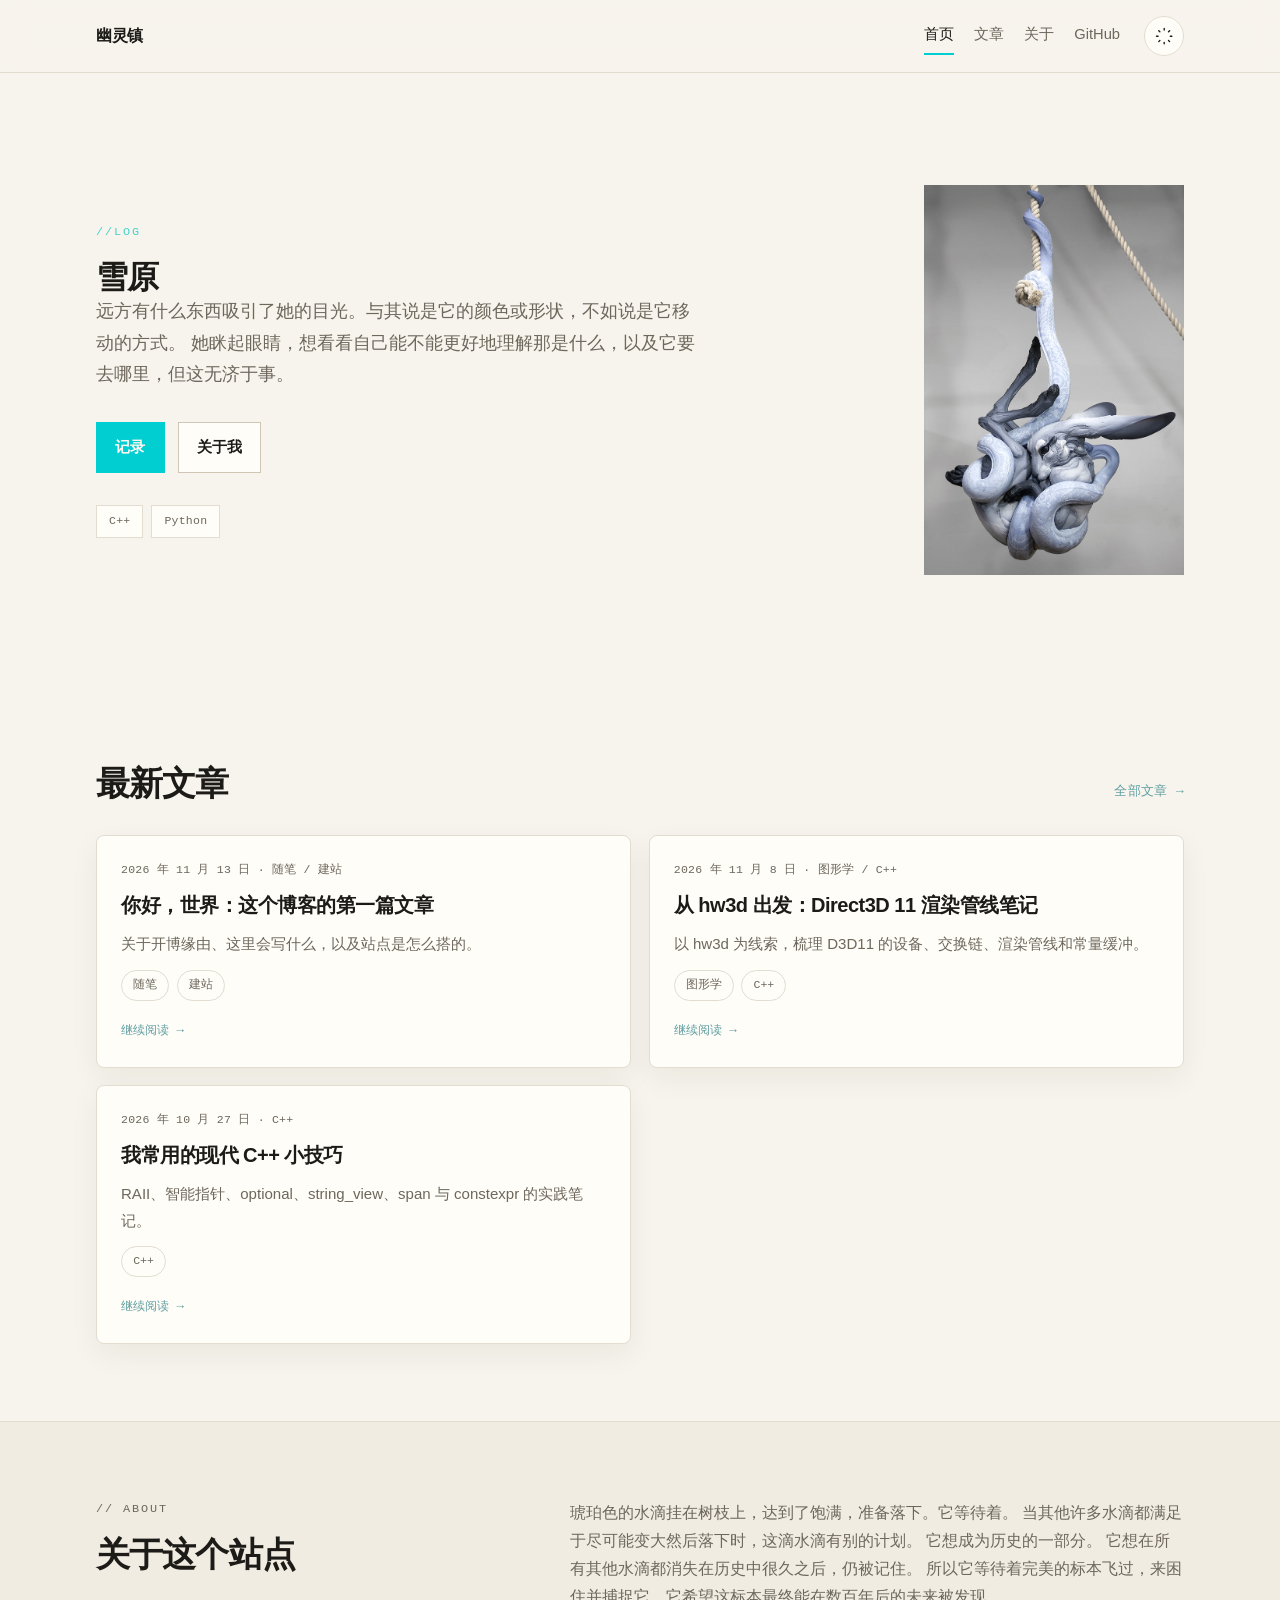
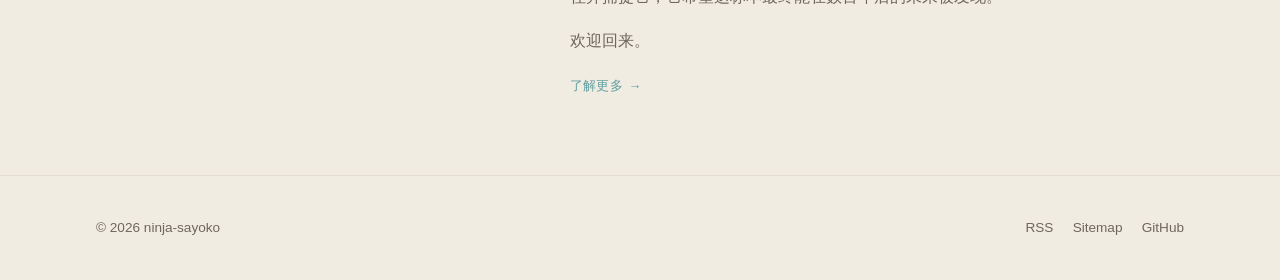
==== index.html @ 67049f41 "First Version" ====
<!doctype html>
<html lang="zh-CN">
<head>
    <meta charset="UTF-8">
    <meta name="viewport" content="width=device-width, initial-scale=1.0">
    <title>Sayoko Blog</title>
    <meta name="description" content="ninja-sayoko 的个人博客：C++、图形学、Web 与日常笔记。">
    <link rel="canonical" href="https://sayokoinghostpia.github.io/">
    <meta property="og:type" content="website">
    <meta property="og:title" content="Sayoko 的手记 · ninja-sayoko 的个人博客">
    <meta property="og:description" content="ninja-sayoko 的个人博客：C++、图形学、Web 与日常笔记。">
    <meta property="og:url" content="https://sayokoinghostpia.github.io/">
    <meta property="og:site_name" content="Sayoko 的手记">
    <meta property="og:locale" content="zh_CN">
    <meta name="twitter:card" content="summary">
    <meta name="theme-color" media="(prefers-color-scheme: light)" content="#f7f4ed">
    <meta name="theme-color" media="(prefers-color-scheme: dark)" content="#111214">
    <link rel="icon" href="/img/favicon.svg" type="image/svg+xml">
    <script>
        (() => {
            let saved = null
            try { saved = localStorage.getItem('theme') } catch {}
            const dark = saved ? saved === 'dark'
                : matchMedia('(prefers-color-scheme: dark)').matches
            document.documentElement.dataset.theme = dark ? 'dark' : 'light'
        })()
    </script>
    <!-- 控制主题色 -->
  <script type="module" crossorigin src="/assets/main-aNL-bAu8.js"></script>
  <link rel="stylesheet" crossorigin href="/assets/main-Bgzg0SK3.css">
</head>
<body>
    <a class="skip-link" href="#main">跳到主要内容</a>

    <header class="site-header">
        <div class="container header-inner">
            <a class="brand" href="/" aria-label="首页">
                <span>幽灵镇</span>
            </a>
            <nav class="site-nav" aria-label="导航">
                <a href="/">首页</a>
                <a href="/blog/">文章</a>
                <a href="/about/">关于</a>
                <a href="https://github.com/sayokoinghostpia" target="_blank" rel="noopener noreferrer">GitHub</a>
                <!--更多信息导航 -->
            </nav>
            <button class="theme-toggle" id="theme-toggle" type="button" aria-label="主题">
                <svg class="icon icon-sun" viewBox="0 0 24 24" aria-hidden="true">
                    <!--circle cx="12" cy="12" r="4"></circle-->
                    <path d="M12 2v2M12 20v2M4.93 4.93l1.41 1.41M17.66 17.66l1.41 1.41M2 12h2M20 12h2M4.93 19.07l1.41-1.41M17.66 6.34l1.41-1.41"></path>
                </svg>
                <svg class="icon icon-moon" viewBox="0 0 24 24" aria-hidden="true">
                    <path d="M21 12.79A9 9 0 1 1 11.21 3 7 7 0 0 0 21 12.79z"></path>
                </svg>
            </button>
        </div>
    </header>
<main id="main">

        <div class="container hero-inner">
            <div class="hero-copy">
                <p class="eyebrow">//LOG</p>
                <h1>雪原</h1>
                <p class="hero-lede">
                    远方有什么东西吸引了她的目光。与其说是它的颜色或形状，不如说是它移动的方式。
                    她眯起眼睛，想看看自己能不能更好地理解那是什么，以及它要去哪里，但这无济于事。
                </p>
                <div class="hero-actions">
                    <a class="btn btn-primary" href="/blog/">记录</a>
                    <a class="btn" href="/about/">关于我</a>
                </div>
                <ul class="hero-meta" aria-label="在意的事">
                    <li>C++</li>
                    <li>Python</li>
                </ul>
            </div>
            <div class="hero-image">
                <img src="/img/01_beth_cavener.jpg" alt="" width="667" height="1000">
            </div>
        </div>
        <!-- 首页自我介绍 -->


<!-- 待修改的占位文章 -->
    <section class="section">
        <div class="container">
            <div class="section-head">
                <h2>最新文章</h2>
                <a class="text-link" href="/blog/">全部文章 →</a>
            </div>

            <div class="post-grid">
                <article class="post-card">
                    <p class="post-card__meta">
                        <time datetime="2026-11-13">2026 年 11 月 13 日</time> · 随笔 / 建站
                    </p>
                    <h3><a href="/posts/hello-world/">你好，世界：这个博客的第一篇文章</a></h3>
                    <p>关于开博缘由、这里会写什么，以及站点是怎么搭的。</p>
                    <div class="tag-list">
                        <a class="tag" href="/blog/?tag=notes">随笔</a>
                        <a class="tag" href="/blog/?tag=meta">建站</a>
                    </div>
                    <a class="post-card__more" href="/posts/hello-world/">继续阅读 →</a>
                </article>

                <article class="post-card">
                    <p class="post-card__meta">
                        <time datetime="2026-11-08">2026 年 11 月 8 日</time> · 图形学 / C++
                    </p>
                    <h3><a href="/posts/d3d11-engine-notes/">从 hw3d 出发：Direct3D 11 渲染管线笔记</a></h3>
                    <p>以 hw3d 为线索，梳理 D3D11 的设备、交换链、渲染管线和常量缓冲。</p>
                    <div class="tag-list">
                        <a class="tag" href="/blog/?tag=graphics">图形学</a>
                        <a class="tag" href="/blog/?tag=cpp">C++</a>
                    </div>
                    <a class="post-card__more" href="/posts/d3d11-engine-notes/">继续阅读 →</a>
                </article>

                <article class="post-card">
                    <p class="post-card__meta">
                        <time datetime="2026-10-27">2026 年 10 月 27 日</time> · C++
                    </p>
                    <h3><a href="/posts/modern-cpp-notes/">我常用的现代 C++ 小技巧</a></h3>
                    <p>RAII、智能指针、optional、string_view、span 与 constexpr 的实践笔记。</p>
                    <div class="tag-list">
                        <a class="tag" href="/blog/?tag=cpp">C++</a>
                    </div>
                    <a class="post-card__more" href="/posts/modern-cpp-notes/">继续阅读 →</a>
                </article>
            </div>
        </div>
    </section>

    <!-- 占位文章结束 -->

    <section class="section section-muted">
        <div class="container home-about">
            <div>
                <p class="eyebrow">// ABOUT</p>
                <h2>关于这个站点</h2>
            </div>
            <div>
                <p>
                    琥珀色的水滴挂在树枝上，达到了饱满，准备落下。它等待着。
                    当其他许多水滴都满足于尽可能变大然后落下时，这滴水滴有别的计划。
                    它想成为历史的一部分。
                    它想在所有其他水滴都消失在历史中很久之后，仍被记住。
                    所以它等待着完美的标本飞过，来困住并捕捉它，它希望这标本最终能在数百年后的未来被发现。
                </p>
                <p>
                    欢迎回来。
                </p>
                <a class="text-link" href="/about/">了解更多 →</a>
            </div>
        </div>
    </section>
</main>

    <footer class="site-footer">
        <div class="container footer-inner">
            <p>© <span id="year">2026</span> ninja-sayoko </p>
            <nav class="footer-nav" aria-label="页脚">
                <a href="/feed.xml">RSS</a>
                <a href="/sitemap.xml">Sitemap</a>
                <a href="https://github.com/sayokoinghostpia" target="_blank" rel="noopener noreferrer">GitHub</a>
            </nav>
        </div>
    </footer>

</body>
</html>
---- assets/main-Bgzg0SK3.css ----
:root{color-scheme:light;--bg: #f7f4ed;--bg-soft: #f1ece1;--surface: #fffdf8;--ink: #1c1b18;--ink-soft: #3a362f;--muted: #6d675c;--line: #e3ddd1;--line-strong: #cfc6b6;--accent: #00CED1;--accent-strong: #48D1CC;--accent-soft: #f3ded5;--accent-contrast: #fff8f2;--link: #5F9EA0;--code-bg: #f1ede4;--code-ink: #2b2822;--shadow: 0 10px 30px rgb(28 27 24 / .06);--shadow-strong: 0 18px 50px rgb(28 27 24 / .1);--font-sans: ui-sans-serif, -apple-system, BlinkMacSystemFont, "Segoe UI", "PingFang SC", "Hiragino Sans GB", "Microsoft YaHei", sans-serif;--font-serif: "Iowan Old Style", "Palatino Linotype", "Songti SC", "Noto Serif SC", "SimSun", serif;--font-mono: "Cascadia Code", "JetBrains Mono", "SFMono-Regular", Consolas, "Liberation Mono", monospace;--content: 45rem;--wide: 68rem;--radius: 10px;--radius-lg: 8px;--header-height: 4.5rem;--transition: .18s ease}:root[data-theme=dark]{color-scheme:dark;--bg: #111214;--bg-soft: #15171a;--surface: #17191c;--ink: #e9e5dc;--ink-soft: #d3cec4;--muted: #a39d92;--line: #2a2d31;--line-strong: #3a3e44;--accent: #00CED1;--accent-strong: #AFEEEE;--accent-soft: #343f46;--accent-contrast: #1a120d;--link: #B0E0E6;--code-bg: #1b1e22;--code-ink: #e9e5dc;--shadow: 0 10px 30px rgb(0 0 0 / .35);--shadow-strong: 0 18px 50px rgb(0 0 0 / .5)}*,*:before,*:after{box-sizing:border-box}html{scroll-behavior:smooth;-webkit-text-size-adjust:100%}body{margin:0;min-height:100vh;background:var(--bg);color:var(--ink);font-family:var(--font-sans);font-size:1rem;line-height:1.75;-webkit-font-smoothing:antialiased;text-rendering:optimizeLegibility}img,svg{display:block;max-width:100%}img{height:auto}a{color:var(--link);text-decoration:none}a:hover{text-decoration:underline;text-underline-offset:.16em}button,input{font:inherit;color:inherit}button{cursor:pointer}h1,h2,h3{margin:0;line-height:1.18;letter-spacing:-.025em}p,ul,ol,blockquote,figure,pre{margin:0}ul,ol{padding:0;list-style:none}[hidden]{display:none!important}::selection{background:var(--accent);color:var(--accent-contrast)}:focus-visible{outline:2px solid var(--accent);outline-offset:3px}.container{width:min(100% - 2.5rem,var(--wide));margin-inline:auto}.sr-only{position:absolute;width:1px;height:1px;padding:0;margin:-1px;overflow:hidden;clip:rect(0,0,0,0);white-space:nowrap;border:0}.skip-link{position:absolute;left:1rem;top:-100%;z-index:100;padding:.6rem 1rem;border-radius:var(--radius);background:var(--ink);color:var(--bg)}.skip-link:focus{top:1rem}@media(prefers-reduced-motion:reduce){html{scroll-behavior:auto}*,*:before,*:after{animation-duration:.01ms!important;animation-iteration-count:1!important;transition-duration:.01ms!important}}.site-header{position:sticky;top:0;z-index:50;border-bottom:1px solid var(--line);background:var(--bg);background:color-mix(in srgb,var(--bg) 88%,transparent);-webkit-backdrop-filter:blur(14px);backdrop-filter:blur(14px)}.header-inner{display:flex;flex-wrap:wrap;align-items:center;gap:1.5rem;min-height:var(--header-height);padding-block:.6rem}.brand{display:inline-flex;align-items:center;gap:.65rem;color:var(--ink);font-weight:700;letter-spacing:-.02em;text-decoration:none}.brand:hover{color:var(--accent-strong);text-decoration:none}.brand img{border-radius:9px;box-shadow:var(--shadow)}.site-nav{display:flex;flex-wrap:wrap;align-items:center;gap:1.25rem;margin-left:auto}.site-nav a{padding:.3rem 0;border-bottom:2px solid transparent;color:var(--muted);font-size:.92rem;text-decoration:none;transition:color var(--transition),border-color var(--transition)}.site-nav a:hover{color:var(--ink);text-decoration:none}.site-nav a[aria-current=page]{border-bottom-color:var(--accent);color:var(--ink)}.theme-toggle{display:grid;place-items:center;width:2.5rem;height:2.5rem;border:1px solid var(--line);border-radius:50%;background:var(--surface);color:var(--ink);transition:color var(--transition),border-color var(--transition),transform var(--transition)}.theme-toggle:hover{border-color:var(--accent);color:var(--accent-strong);transform:translateY(-1px)}.icon{width:1.15rem;height:1.15rem;fill:none;stroke:currentColor;stroke-width:1.8;stroke-linecap:round;stroke-linejoin:round}.icon-moon,[data-theme=dark] .icon-sun{display:none}[data-theme=dark] .icon-moon{display:block}.hero{position:relative;overflow:hidden;border-bottom:1px solid var(--line)}.hero:before{content:"";position:absolute;inset:0;background-image:radial-gradient(var(--line) 1px,transparent 1px);background-size:22px 22px;-webkit-mask-image:linear-gradient(to bottom,black,transparent 78%);mask-image:linear-gradient(to bottom,black,transparent 78%);pointer-events:none}.hero:after{content:"";position:absolute;top:-30%;right:-12%;width:42rem;height:42rem;border-radius:50%;background:radial-gradient(circle,var(--accent-soft),transparent 65%);opacity:.8;pointer-events:none}.hero-inner{position:relative;z-index:1;display:grid;grid-template-columns:minmax(0,1.5fr) minmax(0,.5fr);gap:3rem;align-items:center;padding-block:clamp(3.5rem,9vw,7rem)}.hero-copy{max-width:44rem}.eyebrow{margin-bottom:1rem;color:var(--accent-strong);font-family:var(--font-mono);font-size:.74rem;letter-spacing:.16em;text-transform:uppercase}.hero h1{max-width:13ch;margin-bottom:1.4rem;font-size:clamp(2.3rem,6vw,4.4rem)}.hero-lede{max-width:38rem;margin-bottom:2rem;color:var(--muted);font-size:clamp(1rem,1.6vw,1.12rem)}.hero-actions{display:flex;flex-wrap:wrap;gap:.8rem;margin-bottom:2rem}.hero-meta{display:flex;flex-wrap:wrap;gap:.5rem}.hero-meta li{padding:.35rem .75rem;border:1px solid var(--line);background:var(--surface);color:var(--muted);font-family:var(--font-mono);font-size:.72rem;letter-spacing:.02em}.hero-mark{display:grid;place-items:center;justify-self:end;width:min(100%,15rem);aspect-ratio:1;border:1px solid var(--line);background:linear-gradient(145deg,var(--surface),var(--bg-soft));box-shadow:var(--shadow-strong)}.hero-mark img{width:52%;border-radius:18px;box-shadow:var(--shadow)}.section{padding-block:clamp(2.75rem,6vw,5rem)}.section+.section{border-top:1px solid var(--line)}.section-muted{background:var(--bg-soft)}.section-head{display:flex;align-items:baseline;justify-content:space-between;gap:1rem;margin-bottom:2rem}.section-head h2{font-size:clamp(1.5rem,3vw,2.1rem)}.text-link{font-family:var(--font-mono);font-size:.8rem;letter-spacing:.03em;white-space:nowrap}.home-about{display:grid;grid-template-columns:minmax(0,.8fr) minmax(0,1.2fr);gap:2rem 4rem;align-items:start}.home-about h2{font-size:clamp(1.5rem,3vw,2.1rem)}.home-about p{margin-bottom:1rem;color:var(--muted)}.site-footer{border-top:1px solid var(--line);background:var(--bg-soft);padding-block:2.5rem}.footer-inner{display:flex;flex-wrap:wrap;align-items:center;justify-content:space-between;gap:1.5rem;color:var(--muted);font-size:.85rem}.footer-nav{display:flex;flex-wrap:wrap;gap:1.2rem}.footer-nav a{color:var(--muted);text-decoration:none}.footer-nav a:hover{color:var(--ink)}@media(max-width:860px){.hero-inner{grid-template-columns:1fr;gap:2.5rem}.hero-mark{justify-self:start;width:11rem}.home-about{grid-template-columns:1fr;gap:1.5rem}}@media(max-width:640px){.container{width:min(100% - 1.75rem,var(--wide))}.header-inner{gap:.75rem 1rem;padding-block:.75rem}.site-nav{order:3;width:100%;margin-left:0;gap:.9rem;padding-bottom:.25rem}.theme-toggle{margin-left:auto}.hero h1{max-width:none}.section-head{flex-direction:column;align-items:flex-start;gap:.5rem}.footer-inner{flex-direction:column;align-items:flex-start}}.btn{display:inline-flex;align-items:center;justify-content:center;gap:.4rem;padding:.7rem 1.15rem;border:1px solid var(--line-strong);background:var(--surface);color:var(--ink);font-size:.92rem;font-weight:600;text-decoration:none;transition:color var(--transition),border-color var(--transition),background var(--transition),transform var(--transition)}.btn:hover{border-color:var(--accent);color:var(--accent-strong);text-decoration:none;transform:translateY(-1px)}.btn-primary{border-color:var(--accent);background:var(--accent);color:var(--accent-contrast)}.btn-primary:hover{border-color:var(--accent-strong);background:var(--accent-strong);color:var(--accent-contrast)}.tag-list{display:flex;flex-wrap:wrap;gap:.45rem}.tag{display:inline-flex;align-items:center;padding:.28rem .7rem;border:1px solid var(--line);border-radius:999px;background:var(--surface);color:var(--muted);font-family:var(--font-mono);font-size:.72rem;text-decoration:none;transition:color var(--transition),border-color var(--transition)}.tag:hover{border-color:var(--accent);color:var(--accent-strong);text-decoration:none}.post-grid{display:grid;grid-template-columns:repeat(2,minmax(0,1fr));gap:1.1rem}.post-card{display:flex;flex-direction:column;gap:.75rem;padding:1.5rem;border:1px solid var(--line);border-radius:var(--radius-lg);background:var(--surface);box-shadow:var(--shadow);transition:transform var(--transition),border-color var(--transition),box-shadow var(--transition)}.post-card:hover{border-color:var(--line-strong);box-shadow:var(--shadow-strong);transform:translateY(-3px)}.post-card__meta{color:var(--muted);font-family:var(--font-mono);font-size:.72rem;letter-spacing:.02em}.post-card h3{font-size:1.25rem;line-height:1.35}.post-card h3 a{color:var(--ink);text-decoration:none}.post-card h3 a:hover{color:var(--accent-strong)}.post-card>p:not(.post-card__meta){color:var(--muted);font-size:.94rem}.post-card__more{margin-top:auto;padding-top:.5rem;font-family:var(--font-mono);font-size:.78rem}.blog-controls{display:grid;grid-template-columns:minmax(0,1fr) auto;gap:1rem 1.5rem;align-items:center;margin-bottom:2.5rem;padding-bottom:1.5rem;border-bottom:1px solid var(--line)}.search{position:relative}.search-icon{position:absolute;top:50%;left:1rem;width:1rem;height:1rem;color:var(--muted);fill:none;stroke:currentColor;stroke-width:2;stroke-linecap:round;stroke-linejoin:round;transform:translateY(-50%);pointer-events:none}.search input{width:100%;padding:.75rem 1rem .75rem 2.7rem;border:1px solid var(--line-strong);border-radius:999px;outline:none;background:var(--surface);color:var(--ink);transition:border-color var(--transition),box-shadow var(--transition)}.search input:focus{border-color:var(--accent);box-shadow:0 0 0 3px var(--accent-soft)}.filter-bar{display:flex;flex-wrap:wrap;justify-content:flex-end;gap:.45rem}.filter{padding:.4rem .8rem;border:1px solid var(--line);border-radius:999px;background:transparent;color:var(--muted);font-family:var(--font-mono);font-size:.72rem;transition:color var(--transition),border-color var(--transition),background var(--transition)}.filter:hover{border-color:var(--accent);color:var(--accent-strong)}.filter.is-active{border-color:var(--accent);background:var(--accent);color:var(--accent-contrast)}.blog-count{grid-column:1 / -1;color:var(--muted);font-family:var(--font-mono);font-size:.75rem}.year-group+.year-group{margin-top:2.5rem}.year-title{margin-bottom:1.25rem;color:var(--muted);font-family:var(--font-mono);font-size:.9rem;letter-spacing:.12em}.empty-state{padding:2.5rem 1rem;border:1px dashed var(--line-strong);border-radius:var(--radius-lg);color:var(--muted);text-align:center}.post-toc{grid-column:2;grid-row:1;position:sticky;top:calc(var(--header-height) + 1.5rem);align-self:start;display:none;padding:1.1rem 1.2rem;border:1px solid var(--line);border-radius:var(--radius);background:var(--surface)}.post-toc.is-ready{display:block}.post-toc__title{margin-bottom:.6rem;color:var(--muted);font-family:var(--font-mono);font-size:.7rem;letter-spacing:.14em;text-transform:uppercase}.toc-list{display:flex;flex-direction:column;gap:.35rem}.toc-list a{display:block;color:var(--muted);font-size:.82rem;line-height:1.5;text-decoration:none}.toc-list a:hover{color:var(--accent-strong)}.toc-item--h3{padding-left:1rem}.copy-btn{position:absolute;top:.55rem;right:.55rem;padding:.3rem .6rem;border:1px solid var(--line-strong);border-radius:6px;background:var(--surface);color:var(--muted);font-family:var(--font-mono);font-size:.7rem;opacity:.85;transition:color var(--transition),border-color var(--transition),opacity var(--transition)}.copy-btn:hover{border-color:var(--accent);color:var(--accent-strong);opacity:1}@media(max-width:820px){.post-grid,.blog-controls{grid-template-columns:1fr}.filter-bar{justify-content:flex-start}}.page-head{padding-block:clamp(2.5rem,6vw,4.5rem) 1.5rem}.page-head h1{margin-bottom:1rem;font-size:clamp(2.2rem,5vw,3.6rem)}.page-lede{max-width:42rem;color:var(--muted)}.post{padding-block:clamp(2.5rem,6vw,4.5rem)}.post-header{max-width:var(--content);margin-bottom:2.5rem}.post-header h1{margin-bottom:1.2rem;font-size:clamp(2rem,5vw,3.4rem)}.post-summary{margin-bottom:1.2rem;color:var(--muted);font-size:1.05rem}.post-layout{display:grid;grid-template-columns:minmax(0,1fr) 13rem;gap:3rem;align-items:start}.post-content{grid-column:1;grid-row:1;min-width:0;max-width:var(--content)}.prose{color:var(--ink-soft);font-family:var(--font-serif);font-size:1.06rem;line-height:1.95}.prose>*+*{margin-top:1.15em}.prose h2{margin-top:2.2em;color:var(--ink);font-family:var(--font-sans);font-size:clamp(1.45rem,2.6vw,1.9rem);scroll-margin-top:calc(var(--header-height) + 1.5rem)}.prose h3{margin-top:1.8em;color:var(--ink);font-family:var(--font-sans);font-size:1.2rem;scroll-margin-top:calc(var(--header-height) + 1.5rem)}.prose a{color:var(--accent-strong);text-decoration:underline;text-decoration-thickness:.06em;text-underline-offset:.18em}.prose strong{color:var(--ink)}.prose ul,.prose ol{padding-left:1.4em}.prose ul{list-style:disc}.prose ol{list-style:decimal}.prose li+li{margin-top:.35em}.prose li::marker{color:var(--accent)}.prose blockquote{margin-block:1.6em;padding:.4em 0 .4em 1.2em;border-left:3px solid var(--accent);color:var(--muted);font-style:italic}.prose code{padding:.15em .4em;border-radius:5px;background:var(--code-bg);color:var(--code-ink);font-family:var(--font-mono);font-size:.86em}.prose pre{position:relative;margin-block:1.6em;padding:1.2rem 1.3rem;overflow-x:auto;border:1px solid var(--line);border-radius:var(--radius);background:var(--code-bg);color:var(--code-ink);font-size:.86rem;line-height:1.7}.prose pre code{padding:0;background:none;color:inherit;font-size:inherit;white-space:pre}.prose table{width:100%;border-collapse:collapse;font-family:var(--font-sans);font-size:.92rem}.prose th,.prose td{padding:.6rem .75rem;border:1px solid var(--line);text-align:left}.prose th{background:var(--bg-soft)}.prose hr{margin-block:2.5em;border:0;border-top:1px solid var(--line)}.prose img{margin-block:1.8em;border:1px solid var(--line);border-radius:var(--radius)}.post-footer{max-width:var(--content);margin-top:3rem;padding-top:1.5rem;border-top:1px solid var(--line)}.post-nav{display:flex;flex-wrap:wrap;justify-content:space-between;gap:1rem;font-family:var(--font-mono);font-size:.78rem}.post-nav a{color:var(--muted);text-decoration:none}.post-nav a:hover{color:var(--accent-strong)}.about-intro{display:grid;grid-template-columns:11rem minmax(0,1fr);gap:2.5rem;align-items:start;margin-bottom:3rem}.about-mark{display:grid;place-items:center;width:11rem;aspect-ratio:1;border:1px solid var(--line);background:var(--surface);box-shadow:var(--shadow)}.about-mark img{width:55%;border-radius:14px}.about-grid{display:grid;grid-template-columns:repeat(3,minmax(0,1fr));gap:1.5rem;padding-top:2rem;border-top:1px solid var(--line)}.about-grid h2{margin-bottom:.8rem;font-size:1.05rem}.about-grid ul{display:flex;flex-direction:column;gap:.45rem;color:var(--muted);font-size:.92rem}.about-grid li:before{content:"·";margin-right:.5rem;color:var(--accent)}.not-found{display:flex;flex-direction:column;align-items:flex-start;justify-content:center;min-height:60vh;padding-block:clamp(3rem,8vw,6rem)}.not-found h1{margin-bottom:1rem;font-size:clamp(2.4rem,7vw,5rem)}.not-found p{max-width:34rem;margin-bottom:2rem;color:var(--muted)}@media(max-width:1000px){.post-layout{grid-template-columns:1fr;gap:2rem}.post-content,.post-toc{grid-column:auto;grid-row:auto}.post-toc{position:static;max-width:var(--content)}}@media(max-width:760px){.about-intro{grid-template-columns:1fr;gap:1.5rem}.about-mark{width:8rem}.about-grid{grid-template-columns:1fr}}
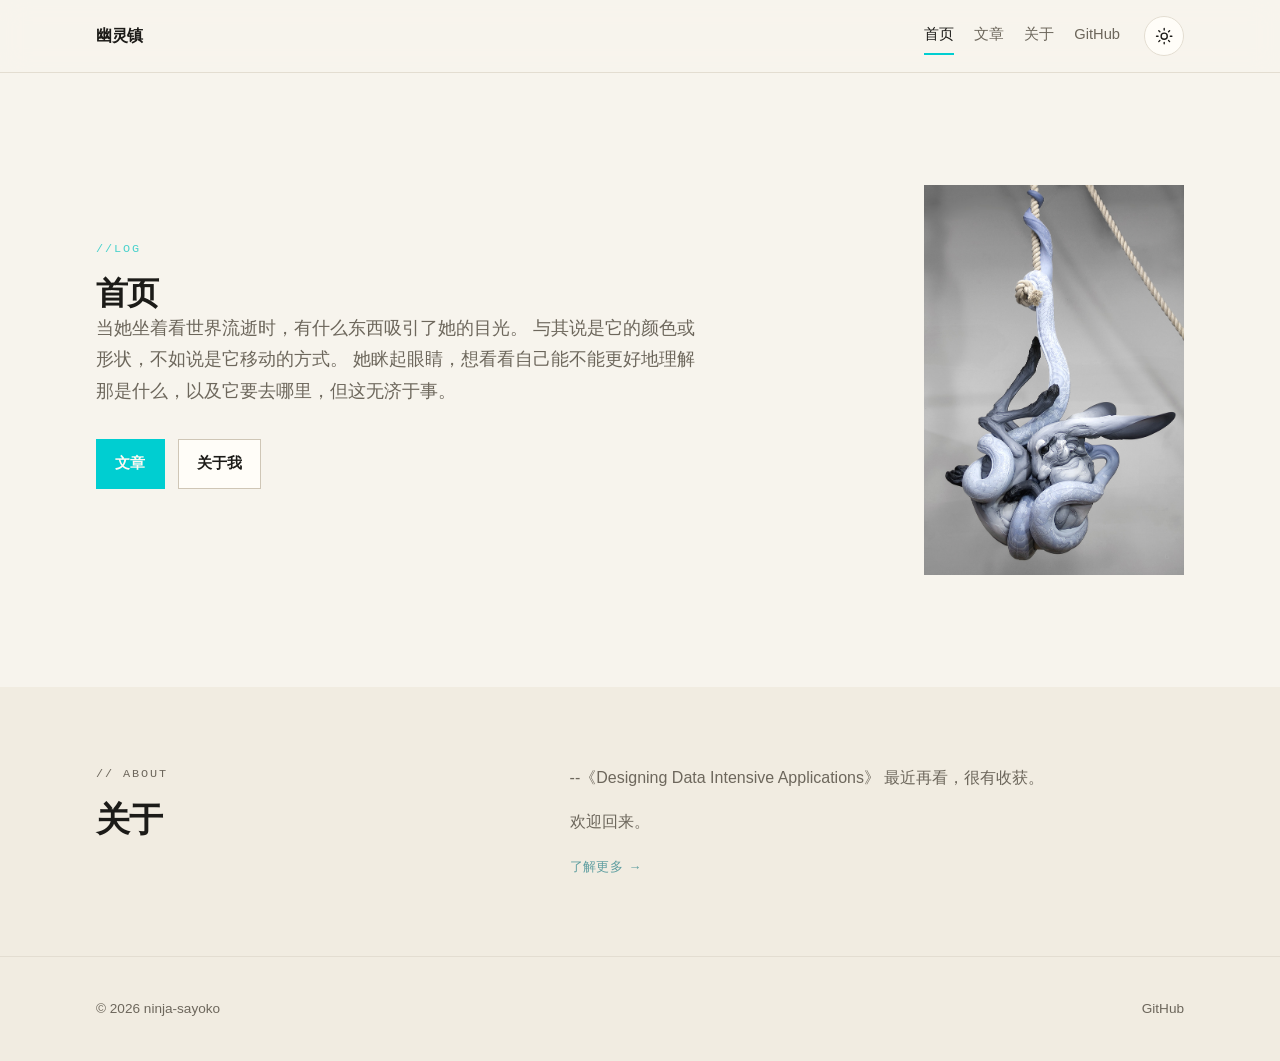
==== commit 68d3c14f: "Publish personal blog" ====
--- a/index.html
+++ b/index.html
@@ -4,13 +4,13 @@
     <meta charset="UTF-8">
     <meta name="viewport" content="width=device-width, initial-scale=1.0">
     <title>Sayoko Blog</title>
-    <meta name="description" content="ninja-sayoko 的个人博客：C++、图形学、Web 与日常笔记。">
+    <meta name="description" content="ninja-sayoko">
     <link rel="canonical" href="https://sayokoinghostpia.github.io/">
     <meta property="og:type" content="website">
-    <meta property="og:title" content="Sayoko 的手记 · ninja-sayoko 的个人博客">
-    <meta property="og:description" content="ninja-sayoko 的个人博客：C++、图形学、Web 与日常笔记。">
+    <meta property="og:title" content="幽灵镇">
+    <meta property="og:description" content="ninja-sayoko 的个人博客">
     <meta property="og:url" content="https://sayokoinghostpia.github.io/">
-    <meta property="og:site_name" content="Sayoko 的手记">
+    <meta property="og:site_name" content="幽灵镇">
     <meta property="og:locale" content="zh_CN">
     <meta name="twitter:card" content="summary">
     <meta name="theme-color" media="(prefers-color-scheme: light)" content="#f7f4ed">
@@ -27,126 +27,69 @@
     </script>
     <!-- 控制主题色 --> 
-  <script type="module" crossorigin src="/assets/main-aNL-bAu8.js"></script>
-  <link rel="stylesheet" crossorigin href="/assets/main-Bgzg0SK3.css">
+  <script type="module" crossorigin src="/assets/main-D7MAgG4d.js"></script>
+  <link rel="stylesheet" crossorigin href="/assets/main-BLH9i3AC.css">
 </head>
 <body>
     <a class="skip-link" href="#main">跳到主要内容</a>
-
     <header class="site-header">
-        <div class="container header-inner">
-            <a class="brand" href="/" aria-label="首页">
-                <span>幽灵镇</span>
-            </a>
-            <nav class="site-nav" aria-label="导航">
-                <a href="/">首页</a>
-                <a href="/blog/">文章</a>
-                <a href="/about/">关于</a>
-                <a href="https://github.com/sayokoinghostpia" target="_blank" rel="noopener noreferrer">GitHub</a>
-                <!--更多信息导航 -->
-            </nav>
-            <button class="theme-toggle" id="theme-toggle" type="button" aria-label="主题">
-                <svg class="icon icon-sun" viewBox="0 0 24 24" aria-hidden="true">
-                    <!--circle cx="12" cy="12" r="4"></circle-->
-                    <path d="M12 2v2M12 20v2M4.93 4.93l1.41 1.41M17.66 17.66l1.41 1.41M2 12h2M20 12h2M4.93 19.07l1.41-1.41M17.66 6.34l1.41-1.41"></path>
-                </svg>
-                <svg class="icon icon-moon" viewBox="0 0 24 24" aria-hidden="true">
-                    <path d="M21 12.79A9 9 0 1 1 11.21 3 7 7 0 0 0 21 12.79z"></path>
-                </svg>
-            </button>
-        </div>
-    </header>
+    <div class="container header-inner">
+        <a class="brand" href="/" aria-label="Sayoko Blog">
+            <span>幽灵镇</span>
+        </a>
+        <nav class="site-nav" aria-label="主导航">
+            <a href="/">首页</a>
+            <a href="/blog/">文章</a>
+            <a href="/about/">关于</a>
+            <a href="https://github.com/sayokoinghostpia" target="_blank" rel="noopener noreferrer">GitHub</a>
+        </nav>
+        <button class="theme-toggle" id="theme-toggle" type="button" aria-label="切换主题">
+            <svg class="icon icon-sun" viewBox="0 0 24 24" aria-hidden="true">
+                <circle cx="12" cy="12" r="4"></circle>
+                <path d="M12 2v2M12 20v2M4.93 4.93l1.41 1.41M17.66 17.66l1.41 1.41M2 12h2M20 12h2M4.93 19.07l1.41-1.41M17.66 6.34l1.41-1.41"></path>
+            </svg>
+            <svg class="icon icon-moon" viewBox="0 0 24 24" aria-hidden="true">
+                <path d="M21 12.79A9 9 0 1 1 11.21 3 7 7 0 0 0 21 12.79z"></path>
+            </svg>
+        </button>
+    </div>
+</header>
 <main id="main">
 
         <div class="container hero-inner">
             <div class="hero-copy">
                 <p class="eyebrow">//LOG</p>
-                <h1>雪原</h1>
+                <h1>首页</h1>
                 <p class="hero-lede">
-                    远方有什么东西吸引了她的目光。与其说是它的颜色或形状，不如说是它移动的方式。
+                    当她坐着看世界流逝时，有什么东西吸引了她的目光。
+                    与其说是它的颜色或形状，不如说是它移动的方式。
                     她眯起眼睛，想看看自己能不能更好地理解那是什么，以及它要去哪里，但这无济于事。
                 </p>
                 <div class="hero-actions">
-                    <a class="btn btn-primary" href="/blog/">记录</a>
+                    <a class="btn btn-primary" href="/blog/">文章</a>
                     <a class="btn" href="/about/">关于我</a>
                 </div>
                 <ul class="hero-meta" aria-label="在意的事">
-                    <li>C++</li>
-                    <li>Python</li>
+                    <!-- 添加列表/文本 -->
                 </ul>
             </div>
             <div class="hero-image">
-                <img src="/img/01_beth_cavener.jpg" alt="" width="667" height="1000">
+                <img src="/img/01_beth_cavener.jpg" alt="艺术家beth_cavener的作品" width="667" height="1000">
             </div>
         </div>
         <!-- 首页自我介绍 -->
-
-
-<!-- 待修改的占位文章 -->
-    <section class="section">
-        <div class="container">
-            <div class="section-head">
-                <h2>最新文章</h2>
-                <a class="text-link" href="/blog/">全部文章 →</a>
-            </div>
-
-            <div class="post-grid">
-                <article class="post-card">
-                    <p class="post-card__meta">
-                        <time datetime="2026-11-13">2026 年 11 月 13 日</time> · 随笔 / 建站
-                    </p>
-                    <h3><a href="/posts/hello-world/">你好，世界：这个博客的第一篇文章</a></h3>
-                    <p>关于开博缘由、这里会写什么，以及站点是怎么搭的。</p>
-                    <div class="tag-list">
-                        <a class="tag" href="/blog/?tag=notes">随笔</a>
-                        <a class="tag" href="/blog/?tag=meta">建站</a>
-                    </div>
-                    <a class="post-card__more" href="/posts/hello-world/">继续阅读 →</a>
-                </article>
-
-                <article class="post-card">
-                    <p class="post-card__meta">
-                        <time datetime="2026-11-08">2026 年 11 月 8 日</time> · 图形学 / C++
-                    </p>
-                    <h3><a href="/posts/d3d11-engine-notes/">从 hw3d 出发：Direct3D 11 渲染管线笔记</a></h3>
-                    <p>以 hw3d 为线索，梳理 D3D11 的设备、交换链、渲染管线和常量缓冲。</p>
-                    <div class="tag-list">
-                        <a class="tag" href="/blog/?tag=graphics">图形学</a>
-                        <a class="tag" href="/blog/?tag=cpp">C++</a>
-                    </div>
-                    <a class="post-card__more" href="/posts/d3d11-engine-notes/">继续阅读 →</a>
-                </article>
-
-                <article class="post-card">
-                    <p class="post-card__meta">
-                        <time datetime="2026-10-27">2026 年 10 月 27 日</time> · C++
-                    </p>
-                    <h3><a href="/posts/modern-cpp-notes/">我常用的现代 C++ 小技巧</a></h3>
-                    <p>RAII、智能指针、optional、string_view、span 与 constexpr 的实践笔记。</p>
-                    <div class="tag-list">
-                        <a class="tag" href="/blog/?tag=cpp">C++</a>
-                    </div>
-                    <a class="post-card__more" href="/posts/modern-cpp-notes/">继续阅读 →</a>
-                </article>
-            </div>
-        </div>
-    </section>
-
-    <!-- 占位文章结束 -->
+    <!-- 这部分补充内容-->
 
     <section class="section section-muted">
         <div class="container home-about">
             <div>
                 <p class="eyebrow">// ABOUT</p>
-                <h2>关于这个站点</h2>
+                <h2>关于</h2>
             </div>
             <div>
                 <p>
-                    琥珀色的水滴挂在树枝上，达到了饱满，准备落下。它等待着。
-                    当其他许多水滴都满足于尽可能变大然后落下时，这滴水滴有别的计划。
-                    它想成为历史的一部分。
-                    它想在所有其他水滴都消失在历史中很久之后，仍被记住。
-                    所以它等待着完美的标本飞过，来困住并捕捉它，它希望这标本最终能在数百年后的未来被发现。
+                    --《Designing Data Intensive Applications》
+                    最近再看，很有收获。
                 </p>
                 <p>
                     欢迎回来。
@@ -156,18 +99,14 @@
         </div>
     </section>
 </main>
-
     <footer class="site-footer">
-        <div class="container footer-inner">
-            <p>© <span id="year">2026</span> ninja-sayoko </p>
-            <nav class="footer-nav" aria-label="页脚">
-                <a href="/feed.xml">RSS</a>
-                <a href="/sitemap.xml">Sitemap</a>
-                <a href="https://github.com/sayokoinghostpia" target="_blank" rel="noopener noreferrer">GitHub</a>
-            </nav>
-        </div>
-    </footer>
-+    <div class="container footer-inner">
+        <p>© <span id="year">2026</span> ninja-sayoko</p>
+        <nav class="footer-nav" aria-label="页脚导航">
+            <a href="https://github.com/sayokoinghostpia" target="_blank" rel="noopener noreferrer">GitHub</a>
+        </nav>
+    </div>
+</footer> 
 </body>
 </html>
--- a/assets/main-BLH9i3AC.css
+++ b/assets/main-BLH9i3AC.css
@@ -0,0 +1 @@
+:root{color-scheme:light;--bg: #f7f4ed;--bg-soft: #f1ece1;--surface: #fffdf8;--ink: #1c1b18;--ink-soft: #3a362f;--muted: #6d675c;--line: #e3ddd1;--line-strong: #cfc6b6;--accent: #00CED1;--accent-strong: #48D1CC;--accent-soft: #f3ded5;--accent-contrast: #fff8f2;--link: #5F9EA0;--code-bg: #f1ede4;--code-ink: #2b2822;--shadow: 0 10px 30px rgb(28 27 24 / .06);--shadow-strong: 0 18px 50px rgb(28 27 24 / .1);--font-sans: ui-sans-serif, -apple-system, BlinkMacSystemFont, "Segoe UI", "PingFang SC", "Hiragino Sans GB", "Microsoft YaHei", sans-serif;--font-serif: "Iowan Old Style", "Palatino Linotype", "Songti SC", "Noto Serif SC", "SimSun", serif;--font-mono: "Cascadia Code", "JetBrains Mono", "SFMono-Regular", Consolas, "Liberation Mono", monospace;--content: 45rem;--wide: 68rem;--radius: 10px;--radius-lg: 8px;--header-height: 4.5rem;--transition: .18s ease}:root[data-theme=dark]{color-scheme:dark;--bg: #111214;--bg-soft: #15171a;--surface: #17191c;--ink: #e9e5dc;--ink-soft: #d3cec4;--muted: #a39d92;--line: #2a2d31;--line-strong: #3a3e44;--accent: #00CED1;--accent-strong: #AFEEEE;--accent-soft: #343f46;--accent-contrast: #1a120d;--link: #B0E0E6;--code-bg: #1b1e22;--code-ink: #e9e5dc;--shadow: 0 10px 30px rgb(0 0 0 / .35);--shadow-strong: 0 18px 50px rgb(0 0 0 / .5)}*,*:before,*:after{box-sizing:border-box}html{scroll-behavior:smooth;-webkit-text-size-adjust:100%}body{margin:0;min-height:100vh;background:var(--bg);color:var(--ink);font-family:var(--font-sans);font-size:1rem;line-height:1.75;-webkit-font-smoothing:antialiased;text-rendering:optimizeLegibility}img,svg{display:block;max-width:100%}img{height:auto}a{color:var(--link);text-decoration:none}a:hover{text-decoration:underline;text-underline-offset:.16em}button,input{font:inherit;color:inherit}button{cursor:pointer}h1,h2,h3{margin:0;line-height:1.18;letter-spacing:-.025em}p,ul,ol,blockquote,figure,pre{margin:0}ul,ol{padding:0;list-style:none}[hidden]{display:none!important}::selection{background:var(--accent);color:var(--accent-contrast)}:focus-visible{outline:2px solid var(--accent);outline-offset:3px}.container{width:min(100% - 2.5rem,var(--wide));margin-inline:auto}.sr-only{position:absolute;width:1px;height:1px;padding:0;margin:-1px;overflow:hidden;clip:rect(0,0,0,0);white-space:nowrap;border:0}.skip-link{position:absolute;left:1rem;top:-100%;z-index:100;padding:.6rem 1rem;border-radius:var(--radius);background:var(--ink);color:var(--bg)}.skip-link:focus{top:1rem}@media(prefers-reduced-motion:reduce){html{scroll-behavior:auto}*,*:before,*:after{animation-duration:.01ms!important;animation-iteration-count:1!important;transition-duration:.01ms!important}}.site-header{position:sticky;top:0;z-index:50;border-bottom:1px solid var(--line);background:var(--bg);background:color-mix(in srgb,var(--bg) 88%,transparent);-webkit-backdrop-filter:blur(14px);backdrop-filter:blur(14px)}.header-inner{display:flex;flex-wrap:wrap;align-items:center;gap:1.5rem;min-height:var(--header-height);padding-block:.6rem}.brand{display:inline-flex;align-items:center;gap:.65rem;color:var(--ink);font-weight:700;letter-spacing:-.02em;text-decoration:none}.brand:hover{color:var(--accent-strong);text-decoration:none}.brand img{border-radius:9px;box-shadow:var(--shadow)}.site-nav{display:flex;flex-wrap:wrap;align-items:center;gap:1.25rem;margin-left:auto}.site-nav a{padding:.3rem 0;border-bottom:2px solid transparent;color:var(--muted);font-size:.92rem;text-decoration:none;transition:color var(--transition),border-color var(--transition)}.site-nav a:hover{color:var(--ink);text-decoration:none}.site-nav a[aria-current=page]{border-bottom-color:var(--accent);color:var(--ink)}.theme-toggle{display:grid;place-items:center;width:2.5rem;height:2.5rem;border:1px solid var(--line);border-radius:50%;background:var(--surface);color:var(--ink);transition:color var(--transition),border-color var(--transition),transform var(--transition)}.theme-toggle:hover{border-color:var(--accent);color:var(--accent-strong);transform:translateY(-1px)}.icon{width:1.15rem;height:1.15rem;fill:none;stroke:currentColor;stroke-width:1.8;stroke-linecap:round;stroke-linejoin:round}.icon-moon,[data-theme=dark] .icon-sun{display:none}[data-theme=dark] .icon-moon{display:block}.hero{position:relative;overflow:hidden;border-bottom:1px solid var(--line)}.hero:before{content:"";position:absolute;inset:0;background-image:radial-gradient(var(--line) 1px,transparent 1px);background-size:22px 22px;-webkit-mask-image:linear-gradient(to bottom,black,transparent 78%);mask-image:linear-gradient(to bottom,black,transparent 78%);pointer-events:none}.hero:after{content:"";position:absolute;top:-30%;right:-12%;width:42rem;height:42rem;border-radius:50%;background:radial-gradient(circle,var(--accent-soft),transparent 65%);opacity:.8;pointer-events:none}.hero-inner{position:relative;z-index:1;display:grid;grid-template-columns:minmax(0,1.5fr) minmax(0,.5fr);gap:3rem;align-items:center;padding-block:clamp(3.5rem,9vw,7rem)}.hero-copy{max-width:44rem}.eyebrow{margin-bottom:1rem;color:var(--accent-strong);font-family:var(--font-mono);font-size:.74rem;letter-spacing:.16em;text-transform:uppercase}.hero h1{max-width:13ch;margin-bottom:1.4rem;font-size:clamp(2.3rem,6vw,4.4rem)}.hero-lede{max-width:38rem;margin-bottom:2rem;color:var(--muted);font-size:clamp(1rem,1.6vw,1.12rem)}.hero-actions{display:flex;flex-wrap:wrap;gap:.8rem;margin-bottom:2rem}.hero-meta{display:flex;flex-wrap:wrap;gap:.5rem}.hero-meta li{padding:.35rem .75rem;border:1px solid var(--line);background:var(--surface);color:var(--muted);font-family:var(--font-mono);font-size:.72rem;letter-spacing:.02em}.hero-mark{display:grid;place-items:center;justify-self:end;width:min(100%,15rem);aspect-ratio:1;border:1px solid var(--line);background:linear-gradient(145deg,var(--surface),var(--bg-soft));box-shadow:var(--shadow-strong)}.hero-mark img{width:52%;border-radius:18px;box-shadow:var(--shadow)}.section{padding-block:clamp(2.75rem,6vw,5rem)}.section+.section{border-top:1px solid var(--line)}.section-muted{background:var(--bg-soft)}.section-head{display:flex;align-items:baseline;justify-content:space-between;gap:1rem;margin-bottom:2rem}.section-head h2{font-size:clamp(1.5rem,3vw,2.1rem)}.text-link{font-family:var(--font-mono);font-size:.8rem;letter-spacing:.03em;white-space:nowrap}.home-about{display:grid;grid-template-columns:minmax(0,.8fr) minmax(0,1.2fr);gap:2rem 4rem;align-items:start}.home-about h2{font-size:clamp(1.5rem,3vw,2.1rem)}.home-about p{margin-bottom:1rem;color:var(--muted)}.site-footer{border-top:1px solid var(--line);background:var(--bg-soft);padding-block:2.5rem}.footer-inner{display:flex;flex-wrap:wrap;align-items:center;justify-content:space-between;gap:1.5rem;color:var(--muted);font-size:.85rem}.footer-nav{display:flex;flex-wrap:wrap;gap:1.2rem}.footer-nav a{color:var(--muted);text-decoration:none}.footer-nav a:hover{color:var(--ink)}@media(max-width:860px){.hero-inner{grid-template-columns:1fr;gap:2.5rem}.hero-mark{justify-self:start;width:11rem}.home-about{grid-template-columns:1fr;gap:1.5rem}}@media(max-width:640px){.container{width:min(100% - 1.75rem,var(--wide))}.header-inner{gap:.75rem 1rem;padding-block:.75rem}.site-nav{order:3;width:100%;margin-left:0;gap:.9rem;padding-bottom:.25rem}.theme-toggle{margin-left:auto}.hero h1{max-width:none}.section-head{flex-direction:column;align-items:flex-start;gap:.5rem}.footer-inner{flex-direction:column;align-items:flex-start}}.btn{display:inline-flex;align-items:center;justify-content:center;gap:.4rem;padding:.7rem 1.15rem;border:1px solid var(--line-strong);background:var(--surface);color:var(--ink);font-size:.92rem;font-weight:600;text-decoration:none;transition:color var(--transition),border-color var(--transition),background var(--transition),transform var(--transition)}.btn:hover{border-color:var(--accent);color:var(--accent-strong);text-decoration:none;transform:translateY(-1px)}.btn-primary{border-color:var(--accent);background:var(--accent);color:var(--accent-contrast)}.btn-primary:hover{border-color:var(--accent-strong);background:var(--accent-strong);color:var(--accent-contrast)}.tag-list{display:flex;flex-wrap:wrap;gap:.45rem}.tag{display:inline-flex;align-items:center;padding:.28rem .7rem;border:1px solid var(--line);background:var(--surface);color:var(--muted);font-family:var(--font-mono);font-size:.72rem;text-decoration:none;transition:color var(--transition),border-color var(--transition)}.tag:hover{border-color:var(--accent);color:var(--accent-strong);text-decoration:none}.post-grid{display:grid;grid-template-columns:repeat(2,minmax(0,1fr));gap:1.1rem}.post-card{display:flex;flex-direction:column;gap:.75rem;padding:1.5rem;border:1px solid var(--line);border-radius:var(--radius-lg);background:var(--surface);box-shadow:var(--shadow);transition:transform var(--transition),border-color var(--transition),box-shadow var(--transition)}.post-card:hover{border-color:var(--line-strong);box-shadow:var(--shadow-strong);transform:translateY(-3px)}.post-card__meta{color:var(--muted);font-family:var(--font-mono);font-size:.72rem;letter-spacing:.02em}.post-card h3{font-size:1.25rem;line-height:1.35}.post-card h3 a{color:var(--ink);text-decoration:none}.post-card h3 a:hover{color:var(--accent-strong)}.post-card>p:not(.post-card__meta){color:var(--muted);font-size:.94rem}.post-card__more{margin-top:auto;padding-top:.5rem;font-family:var(--font-mono);font-size:.78rem}.blog-controls{display:grid;grid-template-columns:minmax(0,1fr) auto;gap:1rem 1.5rem;align-items:center;margin-bottom:2.5rem;padding-bottom:1.5rem;border-bottom:1px solid var(--line)}.search{position:relative}.search-icon{position:absolute;top:50%;left:1rem;width:1rem;height:1rem;color:var(--muted);fill:none;stroke:currentColor;stroke-width:2;stroke-linecap:round;stroke-linejoin:round;transform:translateY(-50%);pointer-events:none}.search input{width:100%;padding:.75rem 1rem .75rem 2.7rem;border:1px solid var(--line-strong);outline:none;background:var(--surface);color:var(--ink);transition:border-color var(--transition),box-shadow var(--transition)}.search input:focus{border-color:var(--accent);box-shadow:0 0 0 3px var(--accent-soft)}.filter-bar{display:flex;flex-wrap:wrap;justify-content:flex-end;gap:.45rem}.filter{padding:.4rem .8rem;border:1px solid var(--line);border-radius:var(--radius-lg);background:transparent;color:var(--muted);font-family:var(--font-mono);font-size:.72rem;transition:color var(--transition),border-color var(--transition),background var(--transition)}.filter:hover{border-color:var(--accent);color:var(--accent-strong)}.filter.is-active{border-color:var(--accent);background:var(--accent);color:var(--accent-contrast)}.blog-count{grid-column:1 / -1;color:var(--muted);font-family:var(--font-mono);font-size:.75rem}.year-group+.year-group{margin-top:2.5rem}.year-title{margin-bottom:1.25rem;color:var(--muted);font-family:var(--font-mono);font-size:.9rem;letter-spacing:.12em}.empty-state{padding:2.5rem 1rem;border:1px dashed var(--line-strong);border-radius:var(--radius-lg);color:var(--muted);text-align:center}.post-toc{grid-column:2;grid-row:1;position:sticky;top:calc(var(--header-height) + 1.5rem);align-self:start;display:none;padding:1.1rem 1.2rem;border:1px solid var(--line);border-radius:var(--radius);background:var(--surface)}.post-toc.is-ready{display:block}.post-toc__title{margin-bottom:.6rem;color:var(--muted);font-family:var(--font-mono);font-size:.7rem;letter-spacing:.14em;text-transform:uppercase}.toc-list{display:flex;flex-direction:column;gap:.35rem}.toc-list a{display:block;color:var(--muted);font-size:.82rem;line-height:1.5;text-decoration:none}.toc-list a:hover{color:var(--accent-strong)}.toc-item--h3{padding-left:1rem}.copy-btn{position:absolute;top:.55rem;right:.55rem;padding:.3rem .6rem;border:1px solid var(--line-strong);border-radius:6px;background:var(--surface);color:var(--muted);font-family:var(--font-mono);font-size:.7rem;opacity:.85;transition:color var(--transition),border-color var(--transition),opacity var(--transition)}.copy-btn:hover{border-color:var(--accent);color:var(--accent-strong);opacity:1}@media(max-width:820px){.post-grid,.blog-controls{grid-template-columns:1fr}.filter-bar{justify-content:flex-start}}.page-head{padding-block:clamp(2.5rem,6vw,4.5rem) 1.5rem}.page-head h1{margin-bottom:1rem;font-size:clamp(2.2rem,5vw,3.6rem)}.page-lede{max-width:42rem;color:var(--muted)}.post{padding-block:clamp(2.5rem,6vw,4.5rem)}.post-header{max-width:var(--content);margin-bottom:2.5rem}.post-header h1{margin-bottom:1.2rem;font-size:clamp(2rem,5vw,3.4rem)}.post-summary{margin-bottom:1.2rem;color:var(--muted);font-size:1.05rem}.post-layout{display:grid;grid-template-columns:minmax(0,1fr) 13rem;gap:3rem;align-items:start}.post-content{grid-column:1;grid-row:1;min-width:0;max-width:var(--content)}.prose{color:var(--ink-soft);font-family:var(--font-serif);font-size:1.06rem;line-height:1.95}.prose>*+*{margin-top:1.15em}.prose h2{margin-top:2.2em;color:var(--ink);font-family:var(--font-sans);font-size:clamp(1.45rem,2.6vw,1.9rem);scroll-margin-top:calc(var(--header-height) + 1.5rem)}.prose h3{margin-top:1.8em;color:var(--ink);font-family:var(--font-sans);font-size:1.2rem;scroll-margin-top:calc(var(--header-height) + 1.5rem)}.prose a{color:var(--accent-strong);text-decoration:underline;text-decoration-thickness:.06em;text-underline-offset:.18em}.prose strong{color:var(--ink)}.prose ul,.prose ol{padding-left:1.4em}.prose ul{list-style:disc}.prose ol{list-style:decimal}.prose li+li{margin-top:.35em}.prose li::marker{color:var(--accent)}.prose blockquote{margin-block:1.6em;padding:.4em 0 .4em 1.2em;border-left:3px solid var(--accent);color:var(--muted);font-style:italic}.prose code{padding:.15em .4em;border-radius:5px;background:var(--code-bg);color:var(--code-ink);font-family:var(--font-mono);font-size:.86em}.prose pre{position:relative;margin-block:1.6em;padding:1.2rem 1.3rem;overflow-x:auto;border:1px solid var(--line);border-radius:var(--radius);background:var(--code-bg);color:var(--code-ink);font-size:.86rem;line-height:1.7}.prose pre code{padding:0;background:none;color:inherit;font-size:inherit;white-space:pre}.prose table{width:100%;border-collapse:collapse;font-family:var(--font-sans);font-size:.92rem}.prose th,.prose td{padding:.6rem .75rem;border:1px solid var(--line);text-align:left}.prose th{background:var(--bg-soft)}.prose hr{margin-block:2.5em;border:0;border-top:1px solid var(--line)}.prose img{margin-block:1.8em;border:1px solid var(--line);border-radius:var(--radius)}.post-footer{max-width:var(--content);margin-top:3rem;padding-top:1.5rem;border-top:1px solid var(--line)}.post-nav{display:flex;flex-wrap:wrap;justify-content:space-between;gap:1rem;font-family:var(--font-mono);font-size:.78rem}.post-nav a{color:var(--muted);text-decoration:none}.post-nav a:hover{color:var(--accent-strong)}.about-intro{display:grid;grid-template-columns:11rem minmax(0,1fr);gap:2.5rem;align-items:start;margin-bottom:3rem}.about-mark{display:grid;place-items:center;width:11rem;aspect-ratio:1;border:1px solid var(--line);background:var(--surface);box-shadow:var(--shadow)}.about-mark img{width:55%;border-radius:14px}.about-grid{display:grid;grid-template-columns:repeat(3,minmax(0,1fr));gap:1.5rem;padding-top:2rem;border-top:1px solid var(--line)}.about-grid h2{margin-bottom:.8rem;font-size:1.05rem}.about-grid ul{display:flex;flex-direction:column;gap:.45rem;color:var(--muted);font-size:.92rem}.about-grid li:before{content:"·";margin-right:.5rem;color:var(--accent)}.not-found{display:flex;flex-direction:column;align-items:flex-start;justify-content:center;min-height:60vh;padding-block:clamp(3rem,8vw,6rem)}.not-found h1{margin-bottom:1rem;font-size:clamp(2.4rem,7vw,5rem)}.not-found p{max-width:34rem;margin-bottom:2rem;color:var(--muted)}@media(max-width:1000px){.post-layout{grid-template-columns:1fr;gap:2rem}.post-content,.post-toc{grid-column:auto;grid-row:auto}.post-toc{position:static;max-width:var(--content)}}@media(max-width:760px){.about-intro{grid-template-columns:1fr;gap:1.5rem}.about-mark{width:8rem}.about-grid{grid-template-columns:1fr}}
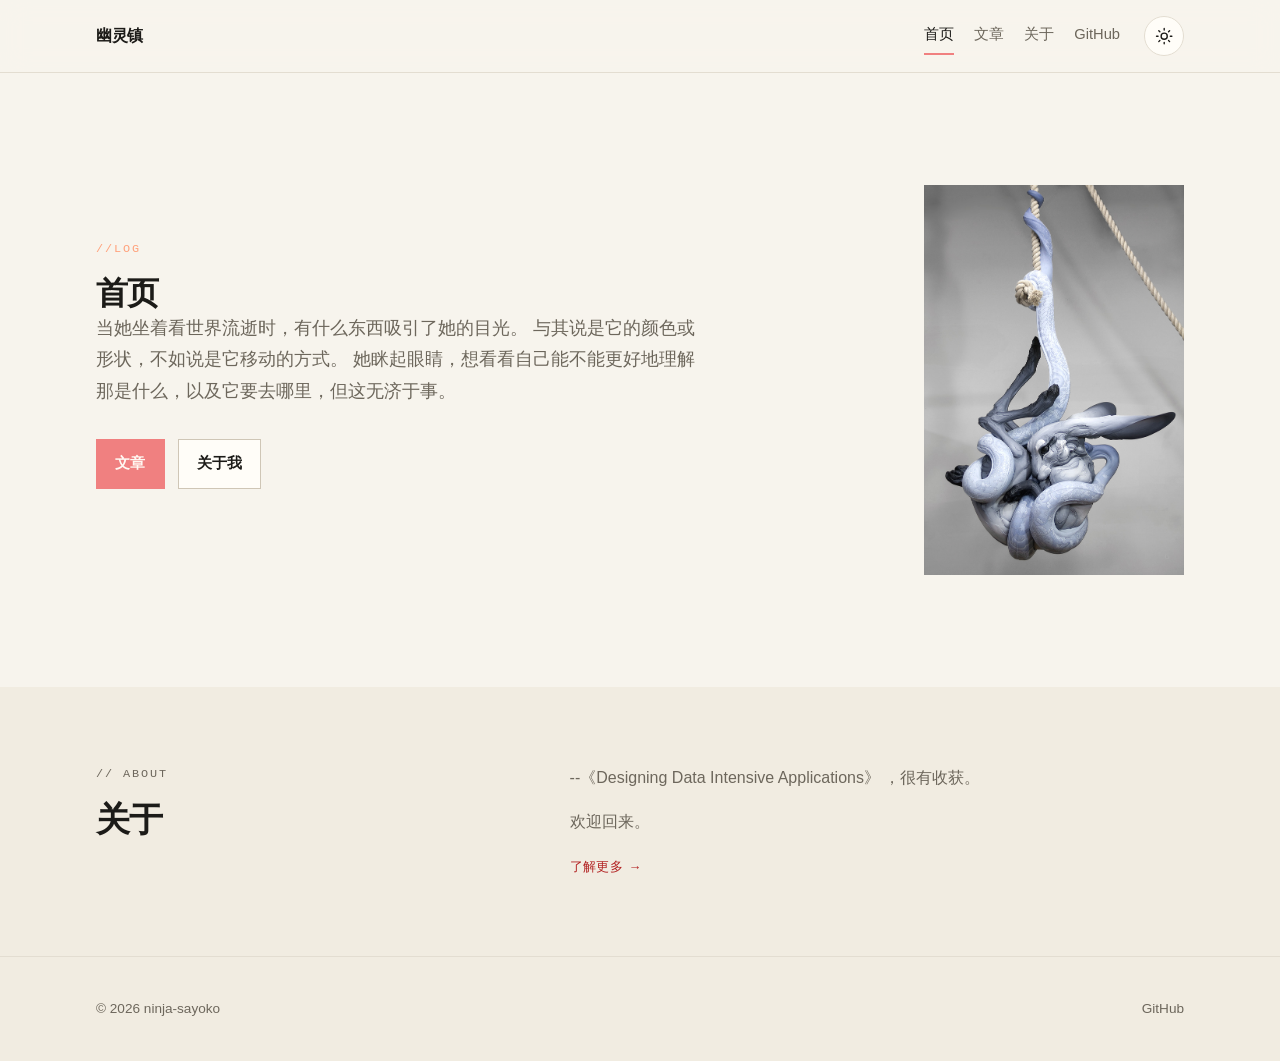
==== commit 037c2b35: "update 11/16" ====
--- a/index.html
+++ b/index.html
@@ -27,8 +27,8 @@
     </script>
     <!-- 控制主题色 --> 
-  <script type="module" crossorigin src="/assets/main-D7MAgG4d.js"></script>
-  <link rel="stylesheet" crossorigin href="/assets/main-BLH9i3AC.css">
+  <script type="module" crossorigin src="/assets/main-Bri2Pv8J.js"></script>
+  <link rel="stylesheet" crossorigin href="/assets/main-CL2f6J5D.css">
 </head>
 <body>
     <a class="skip-link" href="#main">跳到主要内容</a>
@@ -89,7 +89,7 @@
             <div>
                 <p>
                     --《Designing Data Intensive Applications》
-                    最近再看，很有收获。
+                    ，很有收获。
                 </p>
                 <p>
                     欢迎回来。
--- a/assets/main-CL2f6J5D.css
+++ b/assets/main-CL2f6J5D.css
@@ -0,0 +1 @@
+:root{color-scheme:light;--bg: #f7f4ed;--bg-soft: #f1ece1;--surface: #fffdf8;--ink: #1c1b18;--ink-soft: #3a362f;--muted: #6d675c;--line: #e3ddd1;--line-strong: #cfc6b6;--accent: #F08080;--accent-strong: #FFA07A;--accent-soft: #f3ded5;--accent-contrast: #fff8f2;--link: #B22222;--code-bg: #f1ede4;--code-ink: #2b2822;--shadow: 0 10px 30px rgb(28 27 24 / .06);--shadow-strong: 0 18px 50px rgb(28 27 24 / .1);--font-sans: ui-sans-serif, -apple-system, BlinkMacSystemFont, "Segoe UI", "PingFang SC", "Hiragino Sans GB", "Microsoft YaHei", sans-serif;--font-serif: "Iowan Old Style", "Palatino Linotype", "Songti SC", "Noto Serif SC", "SimSun", serif;--font-mono: "Cascadia Code", "JetBrains Mono", "SFMono-Regular", Consolas, "Liberation Mono", monospace;--content: 45rem;--wide: 68rem;--radius: 10px;--radius-lg: 8px;--header-height: 4.5rem;--transition: .18s ease}:root[data-theme=dark]{color-scheme:dark;--bg: #111214;--bg-soft: #15171a;--surface: #17191c;--ink: #e9e5dc;--ink-soft: #d3cec4;--muted: #a39d92;--line: #2a2d31;--line-strong: #3a3e44;--accent: #00CED1;--accent-strong: #AFEEEE;--accent-soft: #343f46;--accent-contrast: #1a120d;--link: #B0E0E6;--code-bg: #1b1e22;--code-ink: #e9e5dc;--shadow: 0 10px 30px rgb(0 0 0 / .35);--shadow-strong: 0 18px 50px rgb(0 0 0 / .5)}*,*:before,*:after{box-sizing:border-box}html{scroll-behavior:smooth;-webkit-text-size-adjust:100%}body{margin:0;min-height:100vh;background:var(--bg);color:var(--ink);font-family:var(--font-sans);font-size:1rem;line-height:1.75;-webkit-font-smoothing:antialiased;text-rendering:optimizeLegibility}img,svg{display:block;max-width:100%}img{height:auto}a{color:var(--link);text-decoration:none}a:hover{text-decoration:underline;text-underline-offset:.16em}button,input{font:inherit;color:inherit}button{cursor:pointer}h1,h2,h3{margin:0;line-height:1.18;letter-spacing:-.025em}p,ul,ol,blockquote,figure,pre{margin:0}ul,ol{padding:0;list-style:none}[hidden]{display:none!important}::selection{background:var(--accent);color:var(--accent-contrast)}:focus-visible{outline:2px solid var(--accent);outline-offset:3px}.container{width:min(100% - 2.5rem,var(--wide));margin-inline:auto}.sr-only{position:absolute;width:1px;height:1px;padding:0;margin:-1px;overflow:hidden;clip:rect(0,0,0,0);white-space:nowrap;border:0}.skip-link{position:absolute;left:1rem;top:-100%;z-index:100;padding:.6rem 1rem;border-radius:var(--radius);background:var(--ink);color:var(--bg)}.skip-link:focus{top:1rem}@media(prefers-reduced-motion:reduce){html{scroll-behavior:auto}*,*:before,*:after{animation-duration:.01ms!important;animation-iteration-count:1!important;transition-duration:.01ms!important}}.site-header{position:sticky;top:0;z-index:50;border-bottom:1px solid var(--line);background:var(--bg);background:color-mix(in srgb,var(--bg) 88%,transparent);-webkit-backdrop-filter:blur(14px);backdrop-filter:blur(14px)}.header-inner{display:flex;flex-wrap:wrap;align-items:center;gap:1.5rem;min-height:var(--header-height);padding-block:.6rem}.brand{display:inline-flex;align-items:center;gap:.65rem;color:var(--ink);font-weight:700;letter-spacing:-.02em;text-decoration:none}.brand:hover{color:var(--accent-strong);text-decoration:none}.brand img{border-radius:9px;box-shadow:var(--shadow)}.site-nav{display:flex;flex-wrap:wrap;align-items:center;gap:1.25rem;margin-left:auto}.site-nav a{padding:.3rem 0;border-bottom:2px solid transparent;color:var(--muted);font-size:.92rem;text-decoration:none;transition:color var(--transition),border-color var(--transition)}.site-nav a:hover{color:var(--ink);text-decoration:none}.site-nav a[aria-current=page]{border-bottom-color:var(--accent);color:var(--ink)}.theme-toggle{display:grid;place-items:center;width:2.5rem;height:2.5rem;border:1px solid var(--line);border-radius:50%;background:var(--surface);color:var(--ink);transition:color var(--transition),border-color var(--transition),transform var(--transition)}.theme-toggle:hover{border-color:var(--accent);color:var(--accent-strong);transform:translateY(-1px)}.icon{width:1.15rem;height:1.15rem;fill:none;stroke:currentColor;stroke-width:1.8;stroke-linecap:round;stroke-linejoin:round}.icon-moon,[data-theme=dark] .icon-sun{display:none}[data-theme=dark] .icon-moon{display:block}.hero{position:relative;overflow:hidden;border-bottom:1px solid var(--line)}.hero:before{content:"";position:absolute;inset:0;background-image:radial-gradient(var(--line) 1px,transparent 1px);background-size:22px 22px;-webkit-mask-image:linear-gradient(to bottom,black,transparent 78%);mask-image:linear-gradient(to bottom,black,transparent 78%);pointer-events:none}.hero:after{content:"";position:absolute;top:-30%;right:-12%;width:42rem;height:42rem;border-radius:50%;background:radial-gradient(circle,var(--accent-soft),transparent 65%);opacity:.8;pointer-events:none}.hero-inner{position:relative;z-index:1;display:grid;grid-template-columns:minmax(0,1.5fr) minmax(0,.5fr);gap:3rem;align-items:center;padding-block:clamp(3.5rem,9vw,7rem)}.hero-copy{max-width:44rem}.eyebrow{margin-bottom:1rem;color:var(--accent-strong);font-family:var(--font-mono);font-size:.74rem;letter-spacing:.16em;text-transform:uppercase}.hero h1{max-width:13ch;margin-bottom:1.4rem;font-size:clamp(2.3rem,6vw,4.4rem)}.hero-lede{max-width:38rem;margin-bottom:2rem;color:var(--muted);font-size:clamp(1rem,1.6vw,1.12rem)}.hero-actions{display:flex;flex-wrap:wrap;gap:.8rem;margin-bottom:2rem}.hero-meta{display:flex;flex-wrap:wrap;gap:.5rem}.hero-meta li{padding:.35rem .75rem;border:1px solid var(--line);background:var(--surface);color:var(--muted);font-family:var(--font-mono);font-size:.72rem;letter-spacing:.02em}.hero-mark{display:grid;place-items:center;justify-self:end;width:min(100%,15rem);aspect-ratio:1;border:1px solid var(--line);background:linear-gradient(145deg,var(--surface),var(--bg-soft));box-shadow:var(--shadow-strong)}.hero-mark img{width:52%;border-radius:18px;box-shadow:var(--shadow)}.section{padding-block:clamp(2.75rem,6vw,5rem)}.section+.section{border-top:1px solid var(--line)}.section-muted{background:var(--bg-soft)}.section-head{display:flex;align-items:baseline;justify-content:space-between;gap:1rem;margin-bottom:2rem}.section-head h2{font-size:clamp(1.5rem,3vw,2.1rem)}.text-link{font-family:var(--font-mono);font-size:.8rem;letter-spacing:.03em;white-space:nowrap}.home-about{display:grid;grid-template-columns:minmax(0,.8fr) minmax(0,1.2fr);gap:2rem 4rem;align-items:start}.home-about h2{font-size:clamp(1.5rem,3vw,2.1rem)}.home-about p{margin-bottom:1rem;color:var(--muted)}.site-footer{border-top:1px solid var(--line);background:var(--bg-soft);padding-block:2.5rem}.footer-inner{display:flex;flex-wrap:wrap;align-items:center;justify-content:space-between;gap:1.5rem;color:var(--muted);font-size:.85rem}.footer-nav{display:flex;flex-wrap:wrap;gap:1.2rem}.footer-nav a{color:var(--muted);text-decoration:none}.footer-nav a:hover{color:var(--ink)}@media(max-width:860px){.hero-inner{grid-template-columns:1fr;gap:2.5rem}.hero-mark{justify-self:start;width:11rem}.home-about{grid-template-columns:1fr;gap:1.5rem}}@media(max-width:640px){.container{width:min(100% - 1.75rem,var(--wide))}.header-inner{gap:.75rem 1rem;padding-block:.75rem}.site-nav{order:3;width:100%;margin-left:0;gap:.9rem;padding-bottom:.25rem}.theme-toggle{margin-left:auto}.hero h1{max-width:none}.section-head{flex-direction:column;align-items:flex-start;gap:.5rem}.footer-inner{flex-direction:column;align-items:flex-start}}.btn{display:inline-flex;align-items:center;justify-content:center;gap:.4rem;padding:.7rem 1.15rem;border:1px solid var(--line-strong);background:var(--surface);color:var(--ink);font-size:.92rem;font-weight:600;text-decoration:none;transition:color var(--transition),border-color var(--transition),background var(--transition),transform var(--transition)}.btn:hover{border-color:var(--accent);color:var(--accent-strong);text-decoration:none;transform:translateY(-1px)}.btn-primary{border-color:var(--accent);background:var(--accent);color:var(--accent-contrast)}.btn-primary:hover{border-color:var(--accent-strong);background:var(--accent-strong);color:var(--accent-contrast)}.tag-list{display:flex;flex-wrap:wrap;gap:.45rem}.tag{display:inline-flex;align-items:center;padding:.28rem .7rem;border:1px solid var(--line);background:var(--surface);color:var(--muted);font-family:var(--font-mono);font-size:.72rem;text-decoration:none;transition:color var(--transition),border-color var(--transition)}.tag:hover{border-color:var(--accent);color:var(--accent-strong);text-decoration:none}.post-grid{display:grid;grid-template-columns:repeat(2,minmax(0,1fr));gap:1.1rem}.post-card{display:flex;flex-direction:column;gap:.75rem;padding:1.5rem;border:1px solid var(--line);border-radius:var(--radius-lg);background:var(--surface);box-shadow:var(--shadow);transition:transform var(--transition),border-color var(--transition),box-shadow var(--transition)}.post-card:hover{border-color:var(--line-strong);box-shadow:var(--shadow-strong);transform:translateY(-3px)}.post-card__meta{color:var(--muted);font-family:var(--font-mono);font-size:.72rem;letter-spacing:.02em}.post-card h3{font-size:1.25rem;line-height:1.35}.post-card h3 a{color:var(--ink);text-decoration:none}.post-card h3 a:hover{color:var(--accent-strong)}.post-card>p:not(.post-card__meta){color:var(--muted);font-size:.94rem}.post-card__more{margin-top:auto;padding-top:.5rem;font-family:var(--font-mono);font-size:.78rem}.blog-controls{display:grid;grid-template-columns:minmax(0,1fr) auto;gap:1rem 1.5rem;align-items:center;margin-bottom:2.5rem;padding-bottom:1.5rem;border-bottom:1px solid var(--line)}.search{position:relative}.search-icon{position:absolute;top:50%;left:1rem;width:1rem;height:1rem;color:var(--muted);fill:none;stroke:currentColor;stroke-width:2;stroke-linecap:round;stroke-linejoin:round;transform:translateY(-50%);pointer-events:none}.search input{width:100%;padding:.75rem 1rem .75rem 2.7rem;border:1px solid var(--line-strong);outline:none;background:var(--surface);color:var(--ink);transition:border-color var(--transition),box-shadow var(--transition)}.search input:focus{border-color:var(--accent);box-shadow:0 0 0 3px var(--accent-soft)}.filter-bar{display:flex;flex-wrap:wrap;justify-content:flex-end;gap:.45rem}.filter{padding:.4rem .8rem;border:1px solid var(--line);border-radius:var(--radius-lg);background:transparent;color:var(--muted);font-family:var(--font-mono);font-size:.72rem;transition:color var(--transition),border-color var(--transition),background var(--transition)}.filter:hover{border-color:var(--accent);color:var(--accent-strong)}.filter.is-active{border-color:var(--accent);background:var(--accent);color:var(--accent-contrast)}.blog-count{grid-column:1 / -1;color:var(--muted);font-family:var(--font-mono);font-size:.75rem}.year-group+.year-group{margin-top:2.5rem}.year-title{margin-bottom:1.25rem;color:var(--muted);font-family:var(--font-mono);font-size:.9rem;letter-spacing:.12em}.empty-state{padding:2.5rem 1rem;border:1px dashed var(--line-strong);border-radius:var(--radius-lg);color:var(--muted);text-align:center}.post-toc{grid-column:2;grid-row:1;position:sticky;top:calc(var(--header-height) + 1.5rem);align-self:start;display:none;padding:1.1rem 1.2rem;border:1px solid var(--line);border-radius:var(--radius);background:var(--surface)}.post-toc.is-ready{display:block}.post-toc__title{margin-bottom:.6rem;color:var(--muted);font-family:var(--font-mono);font-size:.7rem;letter-spacing:.14em;text-transform:uppercase}.toc-list{display:flex;flex-direction:column;gap:.35rem}.toc-list a{display:block;color:var(--muted);font-size:.82rem;line-height:1.5;text-decoration:none}.toc-list a:hover{color:var(--accent-strong)}.toc-item--h3{padding-left:1rem}.copy-btn{position:absolute;top:.55rem;right:.55rem;padding:.3rem .6rem;border:1px solid var(--line-strong);border-radius:6px;background:var(--surface);color:var(--muted);font-family:var(--font-mono);font-size:.7rem;opacity:.85;transition:color var(--transition),border-color var(--transition),opacity var(--transition)}.copy-btn:hover{border-color:var(--accent);color:var(--accent-strong);opacity:1}@media(max-width:820px){.post-grid,.blog-controls{grid-template-columns:1fr}.filter-bar{justify-content:flex-start}}.page-head{padding-block:clamp(2.5rem,6vw,4.5rem) 1.5rem}.page-head h1{margin-bottom:1rem;font-size:clamp(2.2rem,5vw,3.6rem)}.page-lede{max-width:42rem;color:var(--muted)}.post{padding-block:clamp(2.5rem,6vw,4.5rem)}.post-header{max-width:var(--content);margin-bottom:2.5rem}.post-header h1{margin-bottom:1.2rem;font-size:clamp(2rem,5vw,3.4rem)}.post-summary{margin-bottom:1.2rem;color:var(--muted);font-size:1.05rem}.post-layout{display:grid;grid-template-columns:minmax(0,1fr) 13rem;gap:3rem;align-items:start}.post-content{grid-column:1;grid-row:1;min-width:0;max-width:var(--content)}.prose{color:var(--ink-soft);font-family:var(--font-serif);font-size:1.06rem;line-height:1.95}.prose>*+*{margin-top:1.15em}.prose h2{margin-top:2.2em;color:var(--ink);font-family:var(--font-sans);font-size:clamp(1.45rem,2.6vw,1.9rem);scroll-margin-top:calc(var(--header-height) + 1.5rem)}.prose h3{margin-top:1.8em;color:var(--ink);font-family:var(--font-sans);font-size:1.2rem;scroll-margin-top:calc(var(--header-height) + 1.5rem)}.prose a{color:var(--accent-strong);text-decoration:underline;text-decoration-thickness:.06em;text-underline-offset:.18em}.prose strong{color:var(--ink)}.prose ul,.prose ol{padding-left:1.4em}.prose ul{list-style:disc}.prose ol{list-style:decimal}.prose li+li{margin-top:.35em}.prose li::marker{color:var(--accent)}.prose blockquote{margin-block:1.6em;padding:.4em 0 .4em 1.2em;border-left:3px solid var(--accent);color:var(--muted);font-style:italic}.prose code{padding:.15em .4em;border-radius:5px;background:var(--code-bg);color:var(--code-ink);font-family:var(--font-mono);font-size:.86em}.prose pre{position:relative;margin-block:1.6em;padding:1.2rem 1.3rem;overflow-x:auto;border:1px solid var(--line);border-radius:var(--radius);background:var(--code-bg);color:var(--code-ink);font-size:.86rem;line-height:1.7}.prose pre code{padding:0;background:none;color:inherit;font-size:inherit;white-space:pre}.prose table{width:100%;border-collapse:collapse;font-family:var(--font-sans);font-size:.92rem}.prose th,.prose td{padding:.6rem .75rem;border:1px solid var(--line);text-align:left}.prose th{background:var(--bg-soft)}.prose hr{margin-block:2.5em;border:0;border-top:1px solid var(--line)}.prose img{margin-block:1.8em;border:1px solid var(--line);border-radius:var(--radius)}.post-footer{max-width:var(--content);margin-top:3rem;padding-top:1.5rem;border-top:1px solid var(--line)}.post-nav{display:flex;flex-wrap:wrap;justify-content:space-between;gap:1rem;font-family:var(--font-mono);font-size:.78rem}.post-nav a{color:var(--muted);text-decoration:none}.post-nav a:hover{color:var(--accent-strong)}.about-intro{display:grid;grid-template-columns:11rem minmax(0,1fr);gap:2.5rem;align-items:start;margin-bottom:3rem}.about-mark{display:grid;place-items:center;width:11rem;aspect-ratio:1;border:1px solid var(--line);background:var(--surface);box-shadow:var(--shadow)}.about-mark img{width:55%;border-radius:14px}.about-grid{display:grid;grid-template-columns:repeat(3,minmax(0,1fr));gap:1.5rem;padding-top:2rem;border-top:1px solid var(--line)}.about-grid h2{margin-bottom:.8rem;font-size:1.05rem}.about-grid ul{display:flex;flex-direction:column;gap:.45rem;color:var(--muted);font-size:.92rem}.about-grid li:before{content:"·";margin-right:.5rem;color:var(--accent)}.not-found{display:flex;flex-direction:column;align-items:flex-start;justify-content:center;min-height:60vh;padding-block:clamp(3rem,8vw,6rem)}.not-found h1{margin-bottom:1rem;font-size:clamp(2.4rem,7vw,5rem)}.not-found p{max-width:34rem;margin-bottom:2rem;color:var(--muted)}@media(max-width:1000px){.post-layout{grid-template-columns:1fr;gap:2rem}.post-content,.post-toc{grid-column:auto;grid-row:auto}.post-toc{position:static;max-width:var(--content)}}@media(max-width:760px){.about-intro{grid-template-columns:1fr;gap:1.5rem}.about-mark{width:8rem}.about-grid{grid-template-columns:1fr}}
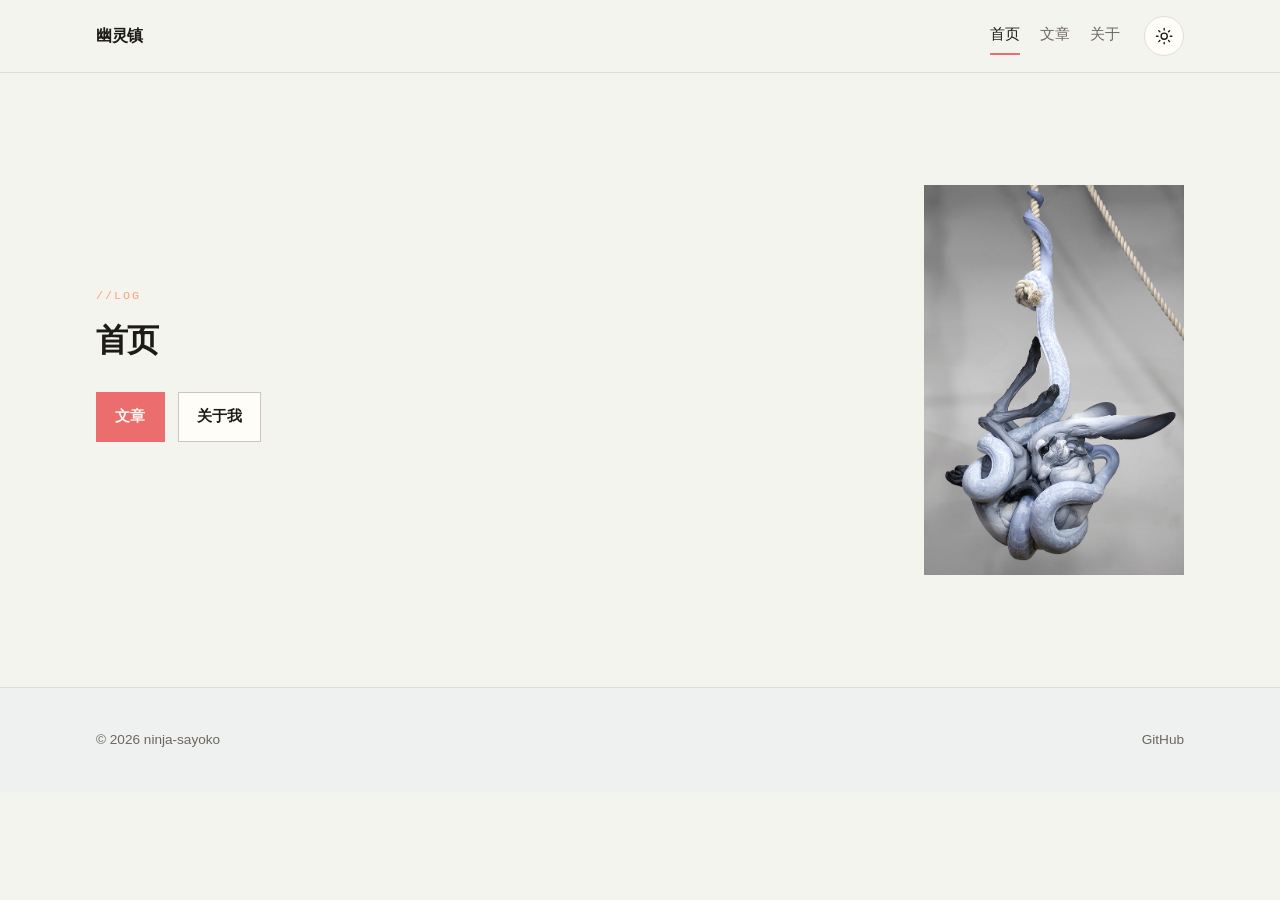
==== commit 3897fa8c: "Publish personal blog" ====
--- a/index.html
+++ b/index.html
@@ -27,8 +27,8 @@
     </script>
     <!-- 控制主题色 --> 
-  <script type="module" crossorigin src="/assets/main-Bri2Pv8J.js"></script>
-  <link rel="stylesheet" crossorigin href="/assets/main-CL2f6J5D.css">
+  <script type="module" crossorigin src="/assets/main-COROdv5J.js"></script>
+  <link rel="stylesheet" crossorigin href="/assets/main-BDgzse5K.css">
 </head>
 <body>
     <a class="skip-link" href="#main">跳到主要内容</a>
@@ -41,7 +41,6 @@
             <a href="/">首页</a>
             <a href="/blog/">文章</a>
             <a href="/about/">关于</a>
-            <a href="https://github.com/sayokoinghostpia" target="_blank" rel="noopener noreferrer">GitHub</a>
         </nav>
         <button class="theme-toggle" id="theme-toggle" type="button" aria-label="切换主题">
             <svg class="icon icon-sun" viewBox="0 0 24 24" aria-hidden="true">
@@ -61,9 +60,7 @@
                 <p class="eyebrow">//LOG</p>
                 <h1>首页</h1>
                 <p class="hero-lede">
-                    当她坐着看世界流逝时，有什么东西吸引了她的目光。
-                    与其说是它的颜色或形状，不如说是它移动的方式。
-                    她眯起眼睛，想看看自己能不能更好地理解那是什么，以及它要去哪里，但这无济于事。
+
                 </p>
                 <div class="hero-actions">
                     <a class="btn btn-primary" href="/blog/">文章</a>
@@ -78,26 +75,18 @@
             </div>
         </div>
         <!-- 首页自我介绍 -->
-    <!-- 这部分补充内容-->
 
-    <section class="section section-muted">
+    <!--section class="section section-muted">
         <div class="container home-about">
             <div>
                 <p class="eyebrow">// ABOUT</p>
-                <h2>关于</h2>
+                <h4>关于</h4>
             </div>
             <div>
-                <p>
-                    --《Designing Data Intensive Applications》
-                    ，很有收获。
-                </p>
-                <p>
-                    欢迎回来。
-                </p>
                 <a class="text-link" href="/about/">了解更多 →</a>
             </div>
         </div>
-    </section>
+    </section -->
 </main>
     <footer class="site-footer">
     <div class="container footer-inner">
--- a/assets/main-BDgzse5K.css
+++ b/assets/main-BDgzse5K.css
@@ -0,0 +1 @@
+:root{color-scheme:light;--bg: #f4f4ee;--bg-soft: #eff1f0;--surface: #fffdf8;--ink: #1c1b18;--ink-soft: #272520;--muted: #6d675c;--line: #e3ddd1;--line-strong: #cfc6b6;--accent: #ec6d6d;--accent-strong: #FFA07A;--accent-soft: #f4e6e0;--accent-contrast: #fff8f2;--link: #B22222;--code-bg: #f1ede4;--code-ink: #2b2822;--shadow: 0 10px 30px rgb(28 27 24 / .06);--shadow-strong: 0 18px 50px rgb(28 27 24 / .1);--font-sans: ui-sans-serif, -apple-system, BlinkMacSystemFont, "Segoe UI", "PingFang SC", "Hiragino Sans GB", "Microsoft YaHei", sans-serif;--font-serif: "Iowan Old Style", "Palatino Linotype", "Songti SC", "Noto Serif SC", "SimSun", serif;--font-mono:"JetBrains Mono", "SFMono-Regular", Consolas, "Liberation Mono", monospace;--content: 45rem;--wide: 68rem;--radius: 10px;--radius-lg: 8px;--header-height: 4.5rem;--transition: .18s ease}:root[data-theme=dark]{color-scheme:dark;--bg: #111214;--bg-soft: #15171a;--surface: #17191c;--ink: #e9e5dc;--ink-soft: #d3cec4;--muted: #a39d92;--line: #2a2d31;--line-strong: #3a3e44;--accent: #00CED1;--accent-strong: #AFEEEE;--accent-soft: #343f46;--accent-contrast: #1a120d;--link: #B0E0E6;--code-bg: #1b1e22;--code-ink: #e9e5dc;--shadow: 0 10px 30px rgb(0 0 0 / .35);--shadow-strong: 0 18px 50px rgb(0 0 0 / .5)}*,*:before,*:after{box-sizing:border-box}html{scroll-behavior:smooth;-webkit-text-size-adjust:100%}body{margin:0;min-height:100vh;background:var(--bg);color:var(--ink);font-family:var(--font-sans),"Microsoft YaHei",sans-serif;font-size:1rem;line-height:1.75;-webkit-font-smoothing:antialiased;text-rendering:optimizeLegibility}img,svg{display:block;max-width:100%}img{height:auto}a{color:var(--link);text-decoration:none}a:hover{text-decoration:underline;text-underline-offset:.16em}button,input{font:inherit;color:inherit}button{cursor:pointer}h1,h2,h3{margin:0;line-height:1.18;letter-spacing:-.025em}p,ul,ol,blockquote,figure,pre{margin:0}ul,ol{padding:0;list-style:none}i{font-style:italic}[hidden]{display:none!important}::selection{background:var(--accent);color:var(--accent-contrast)}:focus-visible{outline:2px solid var(--accent);outline-offset:3px}.container{width:min(100% - 2.5rem,var(--wide));margin-inline:auto}.sr-only{position:absolute;width:1px;height:1px;padding:0;margin:-1px;overflow:hidden;clip:rect(0,0,0,0);white-space:nowrap;border:0}.skip-link{position:absolute;left:1rem;top:-100%;z-index:100;padding:.6rem 1rem;border-radius:var(--radius);background:var(--ink);color:var(--bg)}.skip-link:focus{top:1rem}@media(prefers-reduced-motion:reduce){html{scroll-behavior:auto}*,*:before,*:after{animation-duration:.01ms!important;animation-iteration-count:1!important;transition-duration:.01ms!important}}.site-header{position:sticky;top:0;z-index:50;border-bottom:1px solid var(--line);background:var(--bg);background:color-mix(in srgb,var(--bg) 88%,transparent);-webkit-backdrop-filter:blur(14px);backdrop-filter:blur(14px)}.header-inner{display:flex;flex-wrap:wrap;align-items:center;gap:1.5rem;min-height:var(--header-height);padding-block:.6rem}.brand{display:inline-flex;align-items:center;gap:.65rem;color:var(--ink);font-weight:700;letter-spacing:-.02em;text-decoration:none}.brand:hover{color:var(--accent-strong);text-decoration:none}.brand img{border-radius:9px;box-shadow:var(--shadow)}.site-nav{display:flex;flex-wrap:wrap;align-items:center;gap:1.25rem;margin-left:auto}.site-nav a{padding:.3rem 0;border-bottom:2px solid transparent;color:var(--muted);font-size:.92rem;text-decoration:none;transition:color var(--transition),border-color var(--transition)}.site-nav a:hover{color:var(--ink);text-decoration:none}.site-nav a[aria-current=page]{border-bottom-color:var(--accent);color:var(--ink)}.theme-toggle{display:grid;place-items:center;width:2.5rem;height:2.5rem;border:1px solid var(--line);border-radius:50%;background:var(--surface);color:var(--ink);transition:color var(--transition),border-color var(--transition),transform var(--transition)}.theme-toggle:hover{border-color:var(--accent);color:var(--accent-strong);transform:translateY(-1px)}.icon{width:1.15rem;height:1.15rem;fill:none;stroke:currentColor;stroke-width:1.8;stroke-linecap:round;stroke-linejoin:round}.icon-moon,[data-theme=dark] .icon-sun{display:none}[data-theme=dark] .icon-moon{display:block}.hero{position:relative;overflow:hidden;border-bottom:1px solid var(--line)}.hero:before{content:"";position:absolute;inset:0;background-image:radial-gradient(var(--line) 1px,transparent 1px);background-size:22px 22px;-webkit-mask-image:linear-gradient(to bottom,black,transparent 78%);mask-image:linear-gradient(to bottom,black,transparent 78%);pointer-events:none}.hero:after{content:"";position:absolute;top:-30%;right:-12%;width:42rem;height:42rem;border-radius:50%;background:radial-gradient(circle,var(--accent-soft),transparent 65%);opacity:.8;pointer-events:none}.hero-inner{position:relative;z-index:1;display:grid;grid-template-columns:minmax(0,1.5fr) minmax(0,.5fr);gap:3rem;align-items:center;padding-block:clamp(3.5rem,9vw,7rem)}.hero-copy{max-width:44rem}.eyebrow{margin-bottom:1rem;color:var(--accent-strong);font-family:var(--font-mono),monospace;font-size:.74rem;letter-spacing:.16em;text-transform:uppercase}.hero h1{max-width:13ch;margin-bottom:1.4rem;font-size:clamp(2.3rem,6vw,4.4rem)}.hero-lede{max-width:38rem;margin-bottom:2rem;color:var(--muted);font-size:clamp(1rem,1.6vw,1.12rem)}.hero-actions{display:flex;flex-wrap:wrap;gap:.8rem;margin-bottom:2rem}.hero-meta{display:flex;flex-wrap:wrap;gap:.5rem}.hero-meta li{padding:.35rem .75rem;border:1px solid var(--line);background:var(--surface);color:var(--muted);font-family:var(--font-mono),monospace;font-size:.72rem;letter-spacing:.02em}.hero-mark{display:grid;place-items:center;justify-self:end;width:min(100%,15rem);aspect-ratio:1;border:1px solid var(--line);background:linear-gradient(145deg,var(--surface),var(--bg-soft));box-shadow:var(--shadow-strong)}.hero-mark img{width:52%;border-radius:18px;box-shadow:var(--shadow)}.section{padding-block:clamp(2.75rem,6vw,5rem)}.section+.section{border-top:1px solid var(--line)}.section-muted{background:var(--bg-soft)}.section-head{display:flex;align-items:baseline;justify-content:space-between;gap:1rem;margin-bottom:2rem}.section-head h2{font-size:clamp(1.5rem,3vw,2.1rem)}.text-link{font-family:var(--font-mono),monospace;font-size:.8rem;letter-spacing:.03em;white-space:nowrap}.element-drop-cap-letter{color:var(--link);font-family:var(--font-serif),serif;font-size:6rem;display:inline-block;box-sizing:border-box}.element-drop-cap{margin-right:10px;float:left;text-align:center;font-size:50px;box-sizing:border-box;line-height:.9!important}@media(min-width:768px){.proverbs{font-size:3rem;line-height:3rem;padding:1.5rem 30px 2.5rem 100px}}.proverbs{font-size:2rem;line-height:2rem;font-style:italic;position:relative;margin-block-start:0;margin-block-end:0;margin-inline-start:0;margin-inline-end:0;padding:3.5rem 0 2.5rem 10px;color:var(--accent)}.home-about{display:grid;grid-template-columns:minmax(0,.8fr) minmax(0,1.2fr);gap:2rem 4rem;align-items:start}.home-about h2{font-size:clamp(1.5rem,3vw,2.1rem)}.home-about p{margin-bottom:1rem;color:var(--muted)}.site-footer{border-top:1px solid var(--line);background:var(--bg-soft);padding-block:2.5rem}.footer-inner{display:flex;flex-wrap:wrap;align-items:center;justify-content:space-between;gap:1.5rem;color:var(--muted);font-size:.85rem}.footer-nav{display:flex;flex-wrap:wrap;gap:1.2rem}.footer-nav a{color:var(--muted);text-decoration:none}.footer-nav a:hover{color:var(--ink)}@media(max-width:860px){.hero-inner{grid-template-columns:1fr;gap:2.5rem}.hero-mark{justify-self:start;width:11rem}.home-about{grid-template-columns:1fr;gap:1.5rem}}@media(max-width:640px){.container{width:min(100% - 1.75rem,var(--wide))}.header-inner{gap:.75rem 1rem;padding-block:.75rem}.site-nav{order:3;width:100%;margin-left:0;gap:.9rem;padding-bottom:.25rem}.theme-toggle{margin-left:auto}.hero h1{max-width:none}.section-head{flex-direction:column;align-items:flex-start;gap:.5rem}.footer-inner{flex-direction:column;align-items:flex-start}}.btn{display:inline-flex;align-items:center;justify-content:center;gap:.4rem;padding:.7rem 1.15rem;border:1px solid var(--line-strong);background:var(--surface);color:var(--ink);font-size:.92rem;font-weight:600;text-decoration:none;transition:color var(--transition),border-color var(--transition),background var(--transition),transform var(--transition)}.btn:hover{border-color:var(--accent);color:var(--accent-strong);text-decoration:none;transform:translateY(-1px)}.btn-primary{border-color:var(--accent);background:var(--accent);color:var(--accent-contrast)}.btn-primary:hover{border-color:var(--accent-strong);background:var(--accent-strong);color:var(--accent-contrast)}.tag-list{display:flex;flex-wrap:wrap;gap:.45rem}.tag{display:inline-flex;align-items:center;padding:.28rem .7rem;border:1px solid var(--line);background:var(--surface);color:var(--muted);font-family:var(--font-mono),"JetBrains Mono",monospace;font-size:.72rem;text-decoration:none;transition:color var(--transition),border-color var(--transition)}.tag:hover{border-color:var(--accent);color:var(--accent-strong);text-decoration:none}.post-grid{display:grid;grid-template-columns:repeat(2,minmax(0,1fr));gap:1.1rem}.post-card{display:flex;flex-direction:column;gap:.75rem;padding:1.5rem;border:1px solid var(--line);border-radius:var(--radius-lg);background:var(--surface);box-shadow:var(--shadow);transition:transform var(--transition),border-color var(--transition),box-shadow var(--transition)}.post-card:hover{border-color:var(--line-strong);box-shadow:var(--shadow-strong);transform:translateY(-3px)}.post-card__meta{color:var(--muted);font-family:var(--font-mono),"JetBrains Mono",monospace;font-size:.72rem;letter-spacing:.02em}.post-card h3{font-size:1.25rem;line-height:1.35}.post-card h3 a{color:var(--ink);text-decoration:none}.post-card h3 a:hover{color:var(--accent-strong)}.post-card>p:not(.post-card__meta){color:var(--muted);font-size:.94rem}.post-card__more{margin-top:auto;padding-top:.5rem;font-family:var(--font-mono),"JetBrains Mono",monospace;font-size:.78rem}.blog-controls{display:grid;grid-template-columns:minmax(0,1fr) auto;gap:1rem 1.5rem;align-items:center;margin-bottom:2.5rem;padding-bottom:1.5rem;border-bottom:1px solid var(--line)}.search{position:relative}.search-icon{position:absolute;top:50%;left:1rem;width:1rem;height:1rem;color:var(--muted);fill:none;stroke:currentColor;stroke-width:2;stroke-linecap:round;stroke-linejoin:round;transform:translateY(-50%);pointer-events:none}.search input{width:100%;padding:.75rem 1rem .75rem 2.7rem;border:1px solid var(--line-strong);outline:none;background:var(--surface);color:var(--ink);transition:border-color var(--transition),box-shadow var(--transition)}.search input:focus{border-color:var(--accent);box-shadow:0 0 0 3px var(--accent-soft)}.filter-bar{display:flex;flex-wrap:wrap;justify-content:flex-end;gap:.45rem}.filter{padding:.4rem .8rem;border:1px solid var(--line);border-radius:var(--radius-lg);background:transparent;color:var(--muted);font-family:var(--font-mono),JetBrains Mono,monospace;font-size:.72rem;transition:color var(--transition),border-color var(--transition),background var(--transition)}.filter:hover{border-color:var(--accent);color:var(--accent-strong)}.filter.is-active{border-color:var(--accent);background:var(--accent);color:var(--accent-contrast)}.blog-count{grid-column:1 / -1;color:var(--muted);font-family:var(--font-mono),JetBrains Mono,monospace;font-size:.75rem}.year-group+.year-group{margin-top:2.5rem}.year-title{margin-bottom:1.25rem;color:var(--muted);font-family:var(--font-mono),JetBrains Mono,monospace;font-size:.9rem;letter-spacing:.12em}.empty-state{padding:2.5rem 1rem;border:1px dashed var(--line-strong);border-radius:var(--radius-lg);color:var(--muted);text-align:center}.post-toc{grid-column:2;grid-row:1;position:sticky;top:calc(var(--header-height) + 1.5rem);align-self:start;display:none;padding:1.1rem 1.2rem;border:1px solid var(--line);border-radius:var(--radius);background:var(--surface)}.post-toc.is-ready{display:block}.post-toc__title{margin-bottom:.6rem;color:var(--muted);font-family:var(--font-mono),"JetBrains Mono",monospace;font-size:.7rem;letter-spacing:.14em;text-transform:uppercase}.toc-list{display:flex;flex-direction:column;gap:.35rem}.toc-list a{display:block;color:var(--muted);font-size:.82rem;line-height:1.5;text-decoration:none}.toc-list a:hover{color:var(--accent-strong)}.toc-item--h3{padding-left:1rem}.copy-btn{position:absolute;top:.55rem;right:.55rem;padding:.3rem .6rem;border:1px solid var(--line-strong);border-radius:6px;background:var(--surface);color:var(--muted);font-family:var(--font-mono),"JetBrains Mono",monospace;font-size:.7rem;opacity:.85;transition:color var(--transition),border-color var(--transition),opacity var(--transition)}.copy-btn:hover{border-color:var(--accent);color:var(--accent-strong);opacity:1}@media(max-width:820px){.post-grid,.blog-controls{grid-template-columns:1fr}.filter-bar{justify-content:flex-start}}.page-head{padding-block:clamp(2.5rem,6vw,4.5rem) 1.5rem}.page-head h1{margin-bottom:1rem;font-size:clamp(2.2rem,5vw,3.6rem)}.page-lede{max-width:42rem;color:var(--muted)}.post{padding-block:clamp(2.5rem,6vw,4.5rem)}.post-header{max-width:var(--content);margin-bottom:2.5rem}.post-header h1{margin-bottom:1.2rem;font-size:clamp(2rem,5vw,3.4rem)}.post-summary{margin-bottom:1.2rem;color:var(--muted);font-size:1.05rem}.post-layout{display:grid;grid-template-columns:minmax(0,1fr) 13rem;gap:3rem;align-items:start}.post-content{grid-column:1;grid-row:1;min-width:0;max-width:var(--content)}.prose{color:var(--ink-soft);font-family:var(--font-serif);font-size:1.06rem;line-height:1.95}.prose>*+*{margin-top:1.15em}.prose h2{margin-top:2.2em;color:var(--ink);font-family:var(--font-sans),sans-serif;font-size:clamp(1.45rem,2.6vw,1.9rem);scroll-margin-top:calc(var(--header-height) + 1.5rem)}.prose h3{margin-top:1.8em;color:var(--ink);font-family:var(--font-sans);font-size:1.2rem;scroll-margin-top:calc(var(--header-height) + 1.5rem)}.prose a{color:var(--accent-strong);text-decoration:underline;text-decoration-thickness:.06em;text-underline-offset:.18em}.prose strong{color:var(--ink)}.prose ul,.prose ol{padding-left:1.4em}.prose ul{list-style:disc}.prose ol{list-style:decimal}.prose li+li{margin-top:.35em}.prose li::marker{color:var(--accent)}.prose blockquote{margin-block:1.6em;padding:.4em 0 .4em 1.2em;border-left:3px solid var(--accent);color:var(--muted);font-style:italic}.prose code{padding:.15em .4em;border-radius:5px;background:var(--code-bg);color:var(--code-ink);font-family:var(--font-mono);font-size:.86em}.prose pre{position:relative;margin-block:1.6em;padding:1.2rem 1.3rem;overflow-x:auto;border:1px solid var(--line);border-radius:var(--radius);background:var(--code-bg);color:var(--code-ink);font-size:.86rem;line-height:1.7}.prose pre code{padding:0;background:none;color:inherit;font-size:inherit;white-space:pre}.prose table{width:100%;border-collapse:collapse;font-family:var(--font-sans);font-size:.92rem}.prose th,.prose td{padding:.6rem .75rem;border:1px solid var(--line);text-align:left}.prose th{background:var(--bg-soft)}.prose hr{margin-block:2.5em;border:0;border-top:1px solid var(--line)}.prose img{margin-block:1.8em;border:1px solid var(--line);border-radius:var(--radius)}.post-footer{max-width:var(--content);margin-top:3rem;padding-top:1.5rem;border-top:1px solid var(--line)}.post-nav{display:flex;flex-wrap:wrap;justify-content:space-between;gap:1rem;font-family:var(--font-mono);font-size:.78rem}.post-nav a{color:var(--muted);text-decoration:none}.post-nav a:hover{color:var(--accent-strong)}.about-intro{display:grid;grid-template-columns:11rem minmax(0,1fr);gap:2.5rem;align-items:start;margin-bottom:3rem}.about-mark{display:grid;place-items:center;width:11rem;aspect-ratio:1;border:1px solid var(--line);background:var(--surface);box-shadow:var(--shadow)}.about-mark img{width:55%;border-radius:14px}.about-grid{display:grid;grid-template-columns:repeat(3,minmax(0,1fr));gap:1.5rem;padding-top:2rem;border-top:1px solid var(--line)}.about-grid h2{margin-bottom:.8rem;font-size:1.05rem}.about-grid ul{display:flex;flex-direction:column;gap:.45rem;color:var(--muted);font-size:.92rem}.about-grid li:before{content:"·";margin-right:.5rem;color:var(--accent)}.not-found{display:flex;flex-direction:column;align-items:flex-start;justify-content:center;min-height:60vh;padding-block:clamp(3rem,8vw,6rem)}.not-found h1{margin-bottom:1rem;font-size:clamp(2.4rem,7vw,5rem)}.not-found p{max-width:34rem;margin-bottom:2rem;color:var(--muted)}@media(max-width:1000px){.post-layout{grid-template-columns:1fr;gap:2rem}.post-content,.post-toc{grid-column:auto;grid-row:auto}.post-toc{position:static;max-width:var(--content)}}@media(max-width:760px){.about-intro{grid-template-columns:1fr;gap:1.5rem}.about-mark{width:8rem}.about-grid{grid-template-columns:1fr}}
